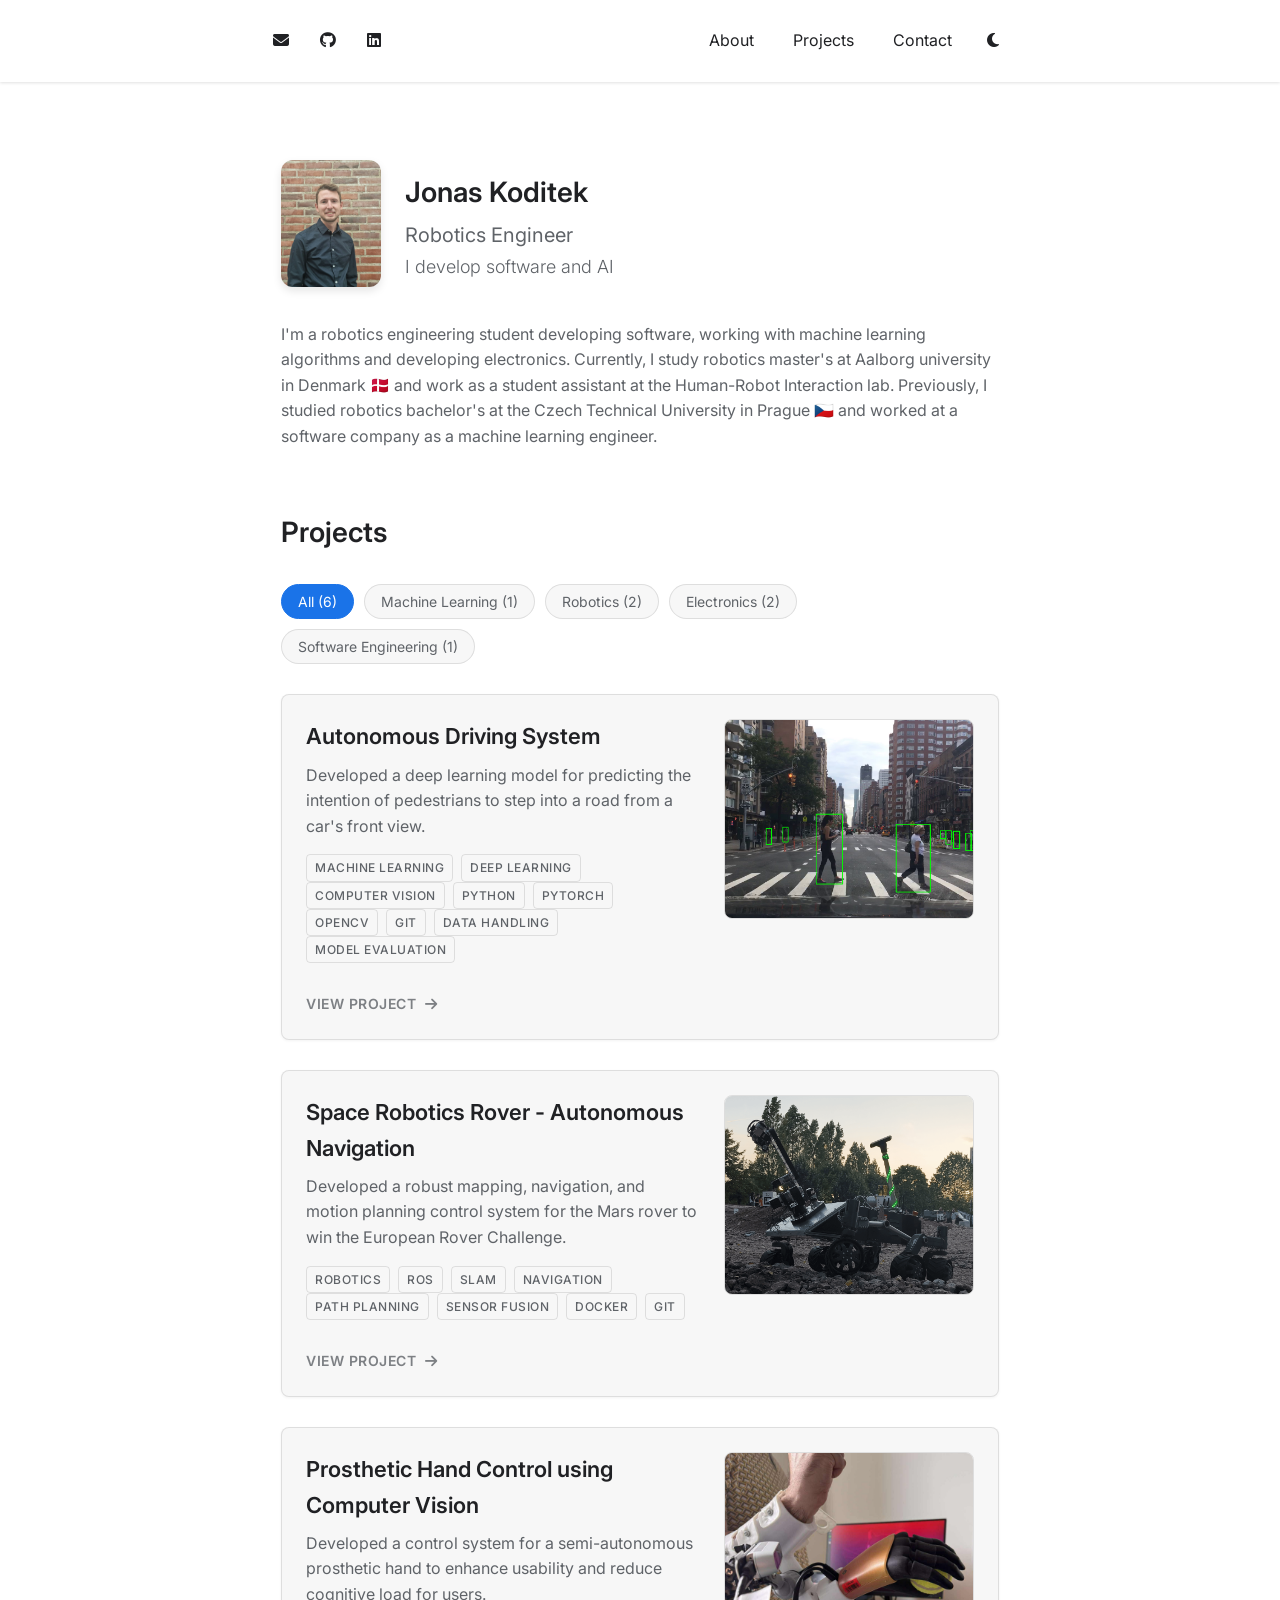
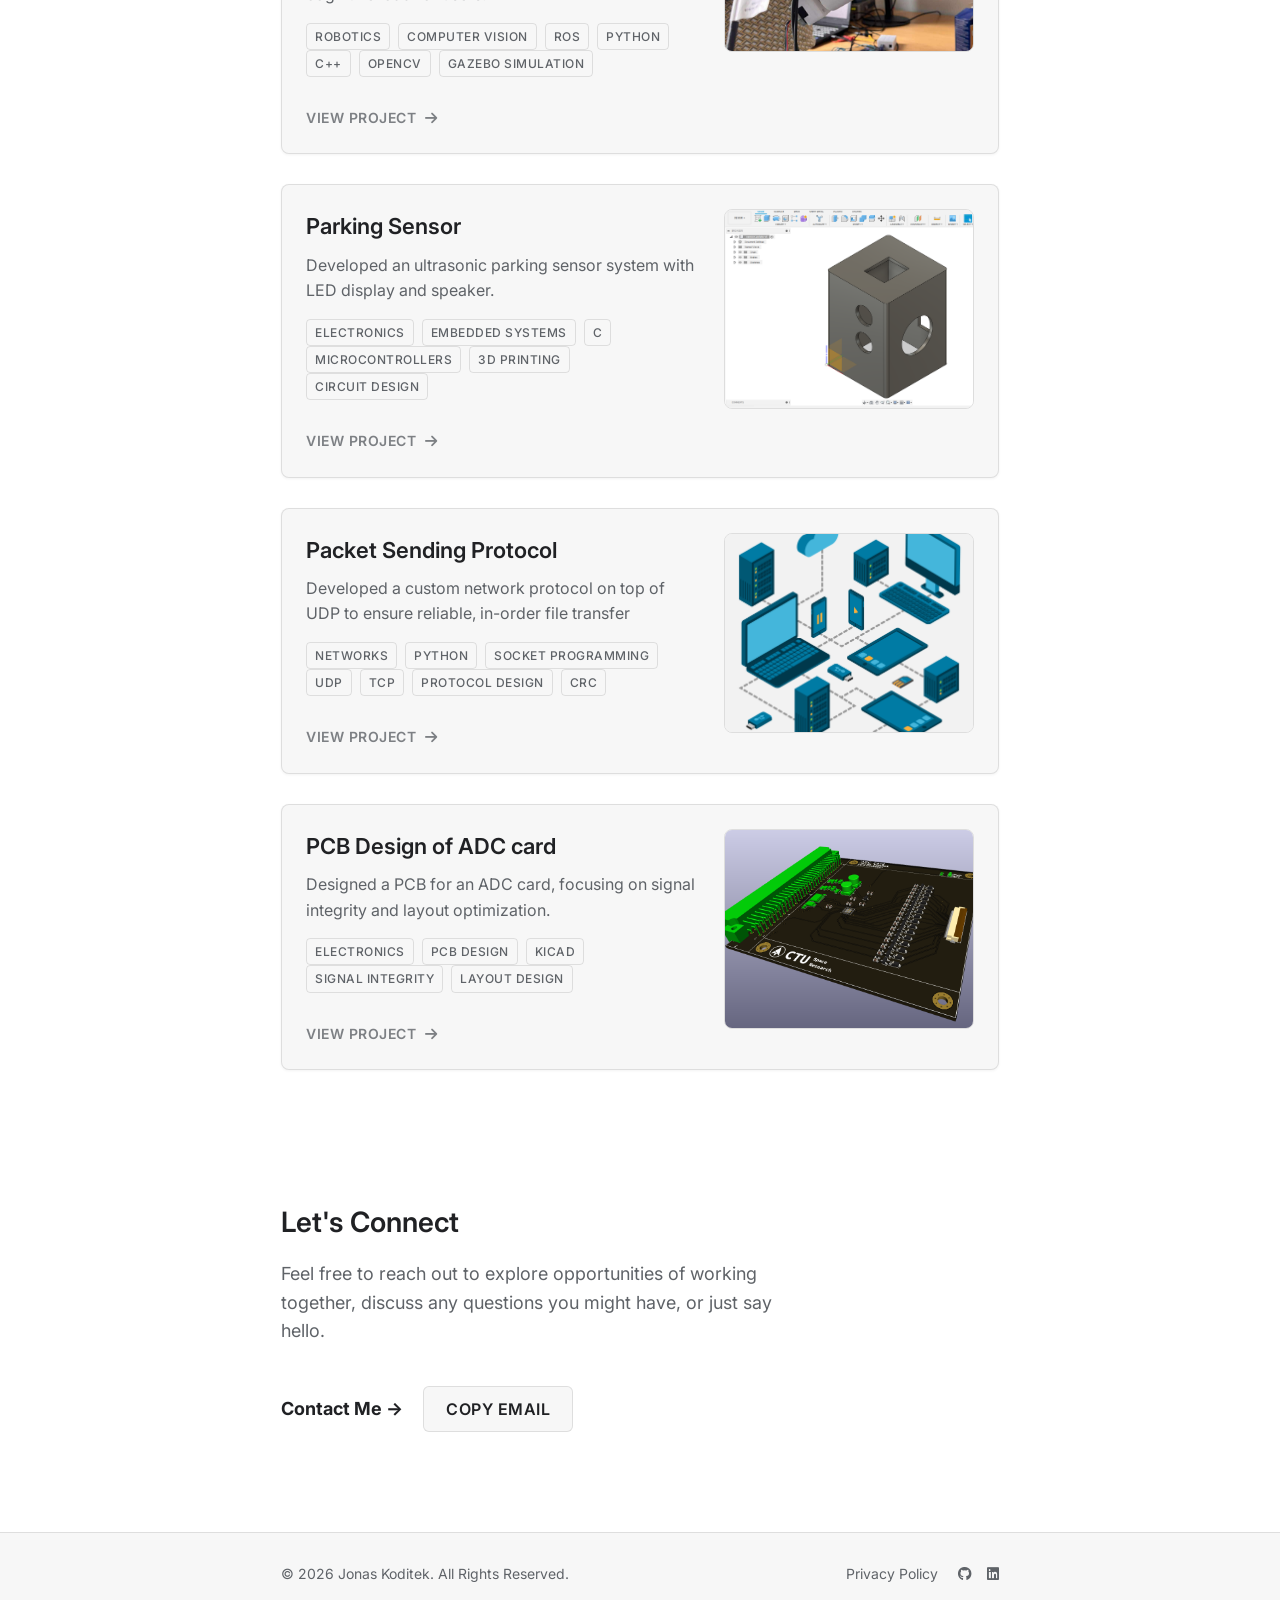
==== index.html @ e59a3d65 "added favicon" ====
<!DOCTYPE html>
<html lang="en">
    <head>
        <meta charset="UTF-8">
        <meta name="viewport" content="width=device-width, initial-scale=1.0">
        <link rel="icon" href="images/favicon.png" type="image/png">
        <link rel="stylesheet" href="https://fonts.googleapis.com/css2?family=Inter:wght@300;400;500;600;700&display=swap">
        <link rel="stylesheet" href="https://cdnjs.cloudflare.com/ajax/libs/font-awesome/6.4.2/css/all.min.css">
        <title>Personal Portfolio Website Jonas Koditek</title>
        <style>
            /* Theme variables (Unchanged) */
            :root {
                --background-color: #ffffff;
                --text-color: #202124;
                --secondary-text-color: #5f6368;
                --card-background: #f7f7f7;
                --border-color: rgba(0, 0, 0, 0.1);
                --button-color: #1a73e8;
                --button-hover: #1765cc;
                --accent-color: #1a73e8;
            }
            [data-theme="dark"] {
                --background-color: #1f1f1f;
                --text-color: #e8eaed;
                --secondary-text-color: #9aa0a6;
                --card-background: #282828;
                --border-color: rgba(255, 255, 255, 0.1);
                --button-color: #8ab4f8;
                --button-hover: #aecbfa;
                --accent-color: #8ab4f8;
            }
            
            html {
                scroll-behavior: smooth;
                scroll-padding-top: 100px;
            }

            * {
                font-family: 'Inter', Arial, sans-serif; 
                margin: 0;
                padding: 0;
                box-sizing: border-box;
            }

            body {
                color: var(--text-color);
                background-color: var(--background-color);
                transition: all 0.3s ease;
                font-size: 16px;
                line-height: 1.6;
            }

            /* Header and Navigation (Unchanged) */
            header {
                position: fixed;
                top: 0;
                left: 0;
                width: 100%;
                padding: 20px 0;
                background-color: var(--background-color);
                box-shadow: 0 1px 3px rgba(0, 0, 0, 0.12);
                z-index: 1000;
            }
            header nav {
                max-width: min(750px, 95vw);
                margin: 0 auto;
                display: flex;
                justify-content: space-between;
                align-items: center;
                width: 100%;
            }
            header a {
                color: var(--text-color);
                text-decoration: none;
                border-radius: 8px;
                transition: color 0.2s;
            }
            header li a {
                padding: 8px 12px;
                transition: background-color 0.2s, color 0.2s;
            }
            header li a:hover, .social-links a:hover, .theme-switch:hover {
                background-color: rgba(var(--accent-color-rgb), 0.05);
                color: var(--accent-color);
            }
            [data-theme="dark"] header li a:hover, 
            [data-theme="dark"] .social-links a:hover, 
            [data-theme="dark"] .theme-switch:hover {
                background-color: rgba(255, 255, 255, 0.1);
            }
            .social-links { display: flex; gap: 15px; }
            .social-links a { padding: 8px; }
            header ul { display: flex; list-style: none; }
            header li { display: flex; gap: 15px; align-items: center; }
            .theme-switch {
                display: flex; align-items: center; justify-content: center;
                cursor: pointer; padding: 8px; border-radius: 8px;
                transition: background-color 0.2s;
            }
            .theme-switch i { width: 20px; height: 20px; color: var(--text-color); }
            .theme-switch:hover i { color: var(--accent-color); }

            /* Main Content and Sections (Unchanged) */
            main {
                max-width: min(750px, 95vw);
                margin: 0 auto;
                padding: 20px 16px;
                margin-top: 100px;
            }
            section{ margin-bottom: 80px; }

            /* About Section (Unchanged) */
            #about {
                display: flex;
                flex-wrap: wrap;
                margin: 40px 0 60px 0;
                align-items: flex-start;
            }
            .profile-photo {
                width: 100px;
                height: auto;
                border-radius: 12px;
                margin-right: 24px;
                object-fit: cover;
                box-shadow: 0 4px 8px rgba(0, 0, 0, 0.1);
            }
            [data-theme="dark"] .profile-photo {
                 box-shadow: 0 4px 8px rgba(255, 255, 255, 0.1);
            }
            .profile-titles {
                display: flex;
                flex-direction: column;
                justify-content: flex-start;
                margin-bottom: 20px;
            }
            h2 {
                font-size: 28px;
                font-weight: 600;
                color: var(--text-color);
                margin-top: 10px;
                margin-bottom: 4px;
            }
            #about h3 {
                font-size: 20px;
                font-weight: 400;
                color: var(--secondary-text-color);
                margin-bottom: 2px;
            }
            h4 {
                font-size: 18px;
                font-weight: 300;   
                color: var(--secondary-text-color); 
            }
            .about-text {
                margin-top: 20px;
                flex-basis: 100%;
                color: var(--secondary-text-color);
            }

            /* Projects Section (Unchanged) */
            .project-heading {
                display: flex;
                justify-content: space-between;
                align-items: baseline;
                margin-bottom: 30px;
            }
            .project-heading h2 {
                font-size: 28px;
                margin: 0;
            }
            .filter-buttons {
                display: flex;
                flex-wrap: wrap;
                gap: 10px;
                margin-bottom: 30px;
            }
            .filter-button {
                padding: 8px 16px;
                border-radius: 20px;
                border: 1px solid var(--border-color);
                background-color: var(--card-background);
                color: var(--secondary-text-color);
                cursor: pointer;
                font-size: 14px;
                transition: background-color 0.2s, color 0.2s, border-color 0.2s;
            }
            .filter-button:hover:not(.active) {
                background-color: rgba(var(--accent-color-rgb), 0.1);
                color: var(--accent-color);
                border-color: var(--accent-color);
            }
            .filter-button.active {
                background-color: var(--accent-color);
                color: white;
                border-color: var(--accent-color);
            }
            .project-card {
                margin-bottom: 30px;
                border-radius: 8px; 
                border: 1px solid var(--border-color); 
                transition: transform 0.3s, box-shadow 0.3s, opacity 0.4s;
                background-color: var(--card-background);
                box-shadow: 0 1px 3px rgba(0, 0, 0, 0.05); 
                overflow: hidden;
                cursor: pointer;
                display: block;
                color: var(--text-color);
                text-decoration: none;
            }
            [data-theme="dark"] .project-card {
                box-shadow: 0 1px 3px rgba(0, 0, 0, 0.3);
            }
            .project-card:not(.hidden):hover {
                transform: translateY(-2px); 
                box-shadow: 0 5px 15px rgba(0, 0, 0, 0.1); 
            }
            [data-theme="dark"] .project-card:not(.hidden):hover {
                box-shadow: 0 5px 15px rgba(0, 0, 0, 0.4);
            }
            .project-card.hidden {
                display: none;
                opacity: 0;
            }
            .project-summary {
                display: flex; 
                align-items: flex-start; 
                padding: 24px; 
                gap: 24px; 
                flex-direction: row-reverse;
            }
            .project-image-container { 
                width: 250px; 
                height: 200px; 
                flex-shrink: 0;
                overflow: hidden;
                border-radius: 8px; 
                border: 1px solid var(--border-color); 
            }
            .project-image {
                width: 100%;
                height: 100%;
                object-fit: cover;
                transition: transform 0.3s ease;
            }
            .project-info {
                flex-grow: 1; 
                width: auto; 
                display: flex; 
                flex-direction: column;
                justify-content: space-between; 
            }
            .project-title {
                font-size: 22px;
                color: var(--text-color);
                font-weight: 600;
                margin-bottom: 8px;
            }
            .project-description {
                font-size: 16px;
                color: var(--secondary-text-color);
                margin-bottom: 15px;
            }
            .project-tags {
                font-size: 12px;
                color: var(--secondary-text-color);
                font-weight: 500;
                text-transform: uppercase;
                letter-spacing: 0.5px;
                margin-bottom: 10px;
            }
            .tag {
                display: inline-block;
                margin-right: 8px;
                padding: 3px 8px;
                border-radius: 4px;
                background-color: transparent; 
                border: 1px solid var(--border-color);
                color: var(--secondary-text-color);
                transition: background-color 0.2s, color 0.2s, border-color 0.2s;
            }
            .project-card:not(.hidden):hover .tag {
                background-color: rgba(var(--accent-color-rgb), 0.1); 
                border-color: var(--accent-color);
                color: var(--accent-color);
            }

            /* --- NEW: "View Project" Link Style --- */
            .view-project-link {
                display: inline-block;
                margin-top: 20px;
                font-size: 14px;
                font-weight: 600;
                color: var(--secondary-text-color);
                text-transform: uppercase;
                letter-spacing: 0.5px;
                opacity: 0.8;
                transition: opacity 0.3s ease, color 0.3s ease;
            }
            .view-project-link i {
                margin-left: 4px;
                transition: transform 0.3s ease;
            }
            /* --- NEW: Hover state for the link --- */
            .project-card:hover .view-project-link {
                color: var(--accent-color);
                opacity: 1;
            }
            .project-card:hover .view-project-link i {
                transform: translateX(4px);
            }


            /* Contact Section (Unchanged) */
            #contact {
                text-align: left; 
                padding-top: 40px;
            }
            .contact-header h2 {
                font-size: 28px; 
                font-weight: 600;
                margin-bottom: 15px;
            }
            .contact-description {
                max-width: 500px;
                margin: 0 0 40px 0;
                color: var(--secondary-text-color);
                font-size: 18px;
            }
            .contact-cta-wrapper {
                display: flex;
                justify-content: flex-start;
                align-items: center;
                gap: 20px;
                margin-bottom: 80px;
            }
            .cta-text {
                font-size: 18px;
                font-weight: 700;
                color: var(--text-color);
                transition: color 0.3s ease;
            }
            .copy-button {
                width: 150px; 
                padding: 12px 0;
                text-align: center;
                position: relative;
                font-size: 16px;
                border-radius: 6px;
                border: 1px solid var(--border-color); 
                background-color: var(--card-background); 
                color: var(--text-color); 
                box-shadow: none; 
                cursor: pointer;
                text-transform: uppercase;
                font-weight: 600;
                letter-spacing: 0.5px;
                transition: background-color 0.3s ease, color 0.3s ease, border-color 0.3s ease;
            }
            .copy-button:hover {
                background-color: var(--border-color);
                transform: translateY(0); 
                box-shadow: none;
            }
            [data-theme="dark"] .copy-button {
                background-color: #333333; 
                color: var(--text-color); 
            }
            [data-theme="dark"] .copy-button:hover {
                background-color: #444444; 
            }
            .copy-button.copied {
                background-color: var(--card-background); 
                color: var(--text-color); 
                border-color: var(--text-color); 
            }
            [data-theme="dark"] .copy-button.copied {
                background-color: var(--card-background); 
                color: var(--text-color); 
                border-color: var(--text-color); 
            }

            /* Footer (Unchanged) */
            footer {
                background-color: var(--card-background);
                padding: 30px 0;
                border-top: 1px solid var(--border-color);
                font-size: 14px;
                color: var(--secondary-text-color);
            }
            .footer-content {
                max-width: min(750px, 95vw);
                margin: 0 auto;
                padding: 0 16px;
                display: flex;
                flex-direction: column;
                gap: 15px;
            }
            .footer-links-group {
                display: flex;
                justify-content: space-between;
                align-items: center;
                flex-wrap: wrap;
            }
            .footer-util-right {
                display: flex;
                align-items: center;
                gap: 20px;
            }
            .privacy-link {
                color: var(--secondary-text-color);
                text-decoration: none;
                transition: color 0.2s;
            }
            .privacy-link:hover {
                color: var(--accent-color);
            }
            .footer-social-links {
                display: flex;
                gap: 15px;
            }
            .footer-social-links a {
                color: var(--secondary-text-color);
                transition: color 0.2s;
            }
            .footer-social-links a:hover {
                color: var(--accent-color);
            }

            /* Animation Keyframes (Unchanged) */
            @keyframes fadeInSlideUp {
                from {
                    opacity: 0;
                    transform: translateY(20px);
                }
                to {
                    opacity: 1;
                    transform: translateY(0);
                }
            }

            /* Section Animations (Unchanged) */
            #about,
            #projects,
            #contact {
                opacity: 0;
                animation: fadeInSlideUp 0.6s ease-out forwards;
            }
            #about {
                animation-delay: 0.1s;
            }
            #projects {
                animation-delay: 0.2s;
            }
            #contact {
                animation-delay: 0.3s;
            }


            /* Responsive adjustments (Unchanged) */
            @media (max-width: 600px) {
                #about { flex-direction: column; }
                .profile-photo { 
                    margin-right: 0; 
                    margin-bottom: 20px; 
                    width: 100px; 
                    height: auto;
                }
                .profile-titles { text-align: center; }
                .about-text { margin-top: 10px; }
                
                .project-summary { 
                    flex-direction: column; 
                    align-items: flex-start;
                    padding: 20px;
                }
                .project-image-container { 
                    margin: 0 0 15px 0; 
                    width: 100%;
                    height: 160px;
                } 
                
                h2 { font-size: 26px; margin-top: 0; }
                .project-title { font-size: 20px; }

                .filter-buttons { gap: 8px; }
                .filter-button { padding: 6px 12px; font-size: 13px; }

                .contact-cta-wrapper {
                    flex-direction: column;
                    align-items: flex-start;
                    gap: 15px;
                }

                .footer-links-group {
                    flex-direction: column;
                    gap: 15px;
                    align-items: flex-start;
                }
                .footer-links a {
                    margin-right: 15px;
                }
            }

        </style>
    </head>
    <body>
        <header>
            <nav>
                <div class="social-links">
                    <a href="mailto:jonaskoditek@gmail.com" title="Email">
                        <i class="fa-solid fa-envelope"></i>
                    </a>
                    <a href="https://github.com/jonaskoda" title="GitHub" target="_blank">
                        <i class="fa-brands fa-github"></i>
                    </a>
                    <a href="https://www.linkedin.com/in/jonas-koditek" title="LinkedIn" target="_blank">
                        <i class="fa-brands fa-linkedin"></i>
                    </a>
                </div>
                <ul>
                    <li>
                        <a href="#about" title="About">About</a>
                        <a href="#projects" title="Projects">Projects</a>
                        <a href="#contact" title="Contact">Contact</a>
                        <div class="theme-switch" onclick="toggleTheme()">
                            <span id="theme-icon">
                                </span>
                        </div>
                    </li>
                </ul>
            </nav>
        </header>
        <main>
            <section id="about">
                <div>
                    <img src="images/profile-photo.jpg" alt="Profile Photo" class="profile-photo">
                </div>
                <div class="profile-titles">
                    <h2>Jonas Koditek</h2>
                    <h3>Robotics Engineer</h3>
                    <h4>I develop software and AI</h4>
                </div>
                <div class="about-text">
                    <p>I'm a robotics engineering student developing software, working with machine 
                        learning algorithms and developing electronics.
                        Currently, I study robotics master's at Aalborg university in Denmark 🇩🇰
                        and work as a student assistant at the Human-Robot Interaction
                        lab. Previously, I studied robotics bachelor's at the Czech Technical 
                        University in Prague 🇨🇿 and worked at a software company as a machine 
                        learning engineer. 
                    </p>
                </div>
            </section>
            
            <section id="projects">
                <div class="project-heading">
                    <h2>Projects</h2>
                </div>

                <div class="filter-buttons" id="filter-container">
                    </div>

                <div id="projects-container">
                    </div>
            </section>
            
            <section id="contact">
                <div class="contact-header">
                    <h2>Let's Connect</h2>
                </div>
                <p class="contact-description">
                    Feel free to reach out to explore opportunities of working together, discuss any questions you might have, or just say hello.
                </p>
                <div class="contact-cta-wrapper">
                    <span class="cta-text">Contact Me &rarr;</span>
                    <button id="copyEmailBtn" class="copy-button" onclick="copyEmailToClipboard('jonaskoditek@gmail.com');">
                        Copy Email
                    </button>
                </div>
            </section>
        </main>

        <footer>
            <div class="footer-content">
                <div class="footer-links-group">
                    <p class="copyright">
                        &copy; <span id="currentYear"></span> Jonas Koditek. All Rights Reserved.
                    </p>
                    <div class="footer-util-right">
                        <a href="#" title="Privacy Policy" class="privacy-link">Privacy Policy</a>
                        <div class="footer-social-links">
                            <a href="https://github.com/jonaskoda" title="GitHub" target="_blank">
                                <i class="fa-brands fa-github"></i>
                            </a>
                            <a href="https://www.linkedin.com/in/jonas-koditek" title="LinkedIn" target="_blank">
                                <i class="fa-brands fa-linkedin"></i>
                            </a>
                        </div>
                    </div>
                </div>
            </div>
        </footer>

        <script>
            // --- Theme Switch Logic (Unchanged) ---
            const lightAccentRgb = '26, 115, 232'; 
            const darkAccentRgb = '138, 180, 248';
            function setInitialTheme() {
                const savedTheme = localStorage.getItem('theme');
                let initialTheme = 'light';
                if (savedTheme) {
                    initialTheme = savedTheme;
                } else {
                    const prefersDark = window.matchMedia('(prefers-color-scheme: dark)').matches;
                    initialTheme = prefersDark ? 'dark' : 'light';
                }
                document.documentElement.setAttribute('data-theme', initialTheme);
                document.documentElement.style.setProperty('--accent-color-rgb', initialTheme === 'light' ? lightAccentRgb : darkAccentRgb);
                updateThemeIcon(initialTheme);
            }
            function toggleTheme() {
                const currentTheme = document.documentElement.getAttribute('data-theme') || 'light';
                const newTheme = currentTheme === 'light' ? 'dark' : 'light';
                document.documentElement.setAttribute('data-theme', newTheme);
                localStorage.setItem('theme', newTheme);
                document.documentElement.style.setProperty('--accent-color-rgb', newTheme === 'light' ? lightAccentRgb : darkAccentRgb);
                updateThemeIcon(newTheme);
            }
            function updateThemeIcon(theme) {
                const themeIcon = document.getElementById('theme-icon');
                themeIcon.innerHTML = theme === 'dark' 
                    ? `<i class="fa-solid fa-sun"></i>` 
                    : `<i class="fa-solid fa-moon"></i>`;
            }

            // --- Utility for reading URL parameter (Unchanged) ---
            function getUrlParameter(name) {
                name = name.replace(/[\[]/, '\\[').replace(/[\]]/, '\\]');
                const regex = new RegExp('[\\?&]' + name + '=([^&#]*)');
                const results = regex.exec(location.search);
                return results === null ? '' : decodeURIComponent(results[1].replace(/\+/g, ' '));
            };
            
            // --- Copy Email Functionality (Unchanged) ---
            function copyEmailToClipboard(email) {
                const btn = document.getElementById('copyEmailBtn');
                const originalText = 'Copy Email';
                const copiedText = 'Copied ✓';
                const textArea = document.createElement("textarea");
                textArea.value = email;
                textArea.style.position = "fixed";
                textArea.style.opacity = "0";
                document.body.appendChild(textArea);
                textArea.focus();
                textArea.select();
                let successful = false;
                try {
                    successful = document.execCommand('copy');
                } catch (err) {
                    console.error('Fallback: Unable to copy email.', err);
                }
                document.body.removeChild(textArea);
                if (successful) {
                    btn.textContent = copiedText;
                    btn.classList.add('copied');
                    setTimeout(() => {
                        btn.textContent = originalText;
                        btn.classList.remove('copied');
                    }, 1500);
                } else {
                    console.error('Copying failed. Please copy manually:', email);
                }
            }
            
            // --- Project Data (Unchanged) ---
            let projectsData = [
                {
                    id: 'pedestrian-intent',
                    title: 'Autonomous Driving System',
                    category: 'Machine Learning',
                    description: "Developed a deep learning model for predicting the intention of pedestrians to step into a road from a car's front view. ",
                    tags: ['Machine Learning', 'Deep Learning', 'Computer Vision', 'Python', 'Pytorch', 'OpenCV', 'Git', 'Data Handling', 'Model Evaluation'],
                    image: 'images/walker.png',
                },
                {
                    id: 'mars-rover',
                    title: 'Space Robotics Rover - Autonomous Navigation',
                    category: 'Robotics',
                    description: "Developed a robust mapping, navigation, and motion planning control system for the Mars rover to win the European Rover Challenge.",
                    tags: ['Robotics', 'ROS', 'SLAM', 'Navigation', 'Path Planning', 'Sensor Fusion', 'Docker', 'Git'],
                    image: 'images/mars-rover/mars-rover-cover.png',
                },
                {
                    id: 'prosthetic-hand-control',
                    title: 'Prosthetic Hand Control using Computer Vision',
                    category: 'Robotics',
                    description: "Developed a control system for a semi-autonomous prosthetic hand to enhance usability and reduce cognitive load for users.",
                    tags: ['Robotics', 'Computer Vision', 'ROS', 'Python', 'C++', 'OpenCV', 'Gazebo Simulation'],
                    image: 'images/prosthetic-hand-control/grasp-big-sphere.jpg',
                },
                {
                    id: 'parking-sensor',
                    title: 'Parking Sensor',
                    category: 'Electronics',
                    description: "Developed an ultrasonic parking sensor system with LED display and speaker.",
                    tags: ['Electronics', 'Embedded Systems', 'C', 'Microcontrollers', '3D Printing', 'Circuit Design'],
                    image: 'images/parking-sensor/parkovaci_senzor_3D_model.png',
                },
                {
                    id: 'packet-sending-protocol',
                    title: 'Packet Sending Protocol',
                    category: 'Software Engineering',
                    description: "Developed a custom network protocol on top of UDP to ensure reliable, in-order file transfer",
                    tags: ['Networks', 'Python', 'Socket Programming', 'UDP', 'TCP', 'Protocol Design', 'CRC'],
                    image: 'images/packet-protocol/131641-ORWREU-169.jpg',
                },
                {
                    id: 'pcb-adc-design',
                    title: 'PCB Design of ADC card',
                    category: 'Electronics',
                    description: "Designed a PCB for an ADC card, focusing on signal integrity and layout optimization.",
                    tags: ['Electronics', 'PCB Design', 'KiCad', 'Signal Integrity', 'Layout Design'],
                    image: 'images/adc-card/3d-model.png',
                },
            ];

            // --- Function to sort projects (Unchanged) ---
            function sortProjectsByFocus(focusCategory) {
                if (!focusCategory || focusCategory === 'All') return;
                projectsData.sort((a, b) => {
                    const aIsFocused = a.category === focusCategory;
                    const bIsFocused = b.category === focusCategory;
                    if (aIsFocused && !bIsFocused) return -1;
                    if (!aIsFocused && bIsFocused) return 1;
                    return 0;
                });
            }

            // --- MODIFIED: renderProjects function ---
            function renderProjects(filterCategory = 'All') {
                const container = document.getElementById('projects-container');
                container.innerHTML = ''; 
                projectsData.forEach(project => {
                    const isVisible = filterCategory === 'All' || project.category === filterCategory;
                    
                    if (isVisible) {
                        const projectElement = document.createElement('a');
                        projectElement.classList.add('project-card');
                        projectElement.setAttribute('data-category', project.category);
                        projectElement.setAttribute('data-id', project.id);
                        projectElement.href = `project-detail.html?id=${project.id}`;
                        
                        projectElement.innerHTML = `
                            <div class="project-summary">
                                <div class="project-image-container">
                                    <img src="${project.image}" alt="${project.title} project" class="project-image">
                                </div>
                                <div class="project-info">
                                    <h3 class="project-title">${project.title}</h3>
                                    <p class="project-description">${project.description}</p>
                                    <div class="project-tags">
                                        ${project.tags.map(tag => `<span class="tag">${tag}</span>`).join('')}
                                    </div>
                                    
                                    <span class="view-project-link">
                                        View Project <i class="fa-solid fa-arrow-right"></i>
                                    </span>

                                </div>
                            </div>
                        `;
                        container.appendChild(projectElement);
                    }
                });
            }

            // --- renderFilters (Unchanged) ---
            function renderFilters(initialFilter = 'All') {
                const container = document.getElementById('filter-container');
                const categories = new Set(projectsData.map(p => p.category));
                let buttonsHtml = `<button class="filter-button" data-filter="All">All (${projectsData.length})</button>`;
                categories.forEach(category => {
                    const count = projectsData.filter(p => p.category === category).length;
                    buttonsHtml += `<button class="filter-button" data-filter="${category}">${category} (${count})</button>`;
                });
                container.innerHTML = buttonsHtml;
                container.addEventListener('click', (e) => {
                    if (e.target.classList.contains('filter-button')) {
                        const newCategory = e.target.getAttribute('data-filter');
                        document.querySelectorAll('.filter-button').forEach(btn => {
                            btn.classList.remove('active');
                        });
                        e.target.classList.add('active');
                        activeCategory = newCategory;
                        renderProjects(activeCategory);
                    }
                });
                const activeBtn = container.querySelector(`[data-filter="${initialFilter}"]`);
                if (activeBtn) {
                    activeBtn.classList.add('active');
                    return initialFilter;
                } else {
                    container.querySelector(`[data-filter="All"]`).classList.add('active');
                    return 'All';
                }
            }
            
            // --- setFooterYear (Unchanged) ---
            function setFooterYear() {
                const yearSpan = document.getElementById('currentYear');
                if (yearSpan) {
                    yearSpan.textContent = new Date().getFullYear();
                }
            }
            
            // --- Initialization (Unchanged) ---
            document.addEventListener('DOMContentLoaded', () => {
                setInitialTheme();
                setFooterYear(); 
                
                const focusCategory = getUrlParameter('focus');
                sortProjectsByFocus(focusCategory);
                const initialFilter = renderFilters(focusCategory);
                renderProjects(initialFilter);
            });
        </script>
    </body>
</html>
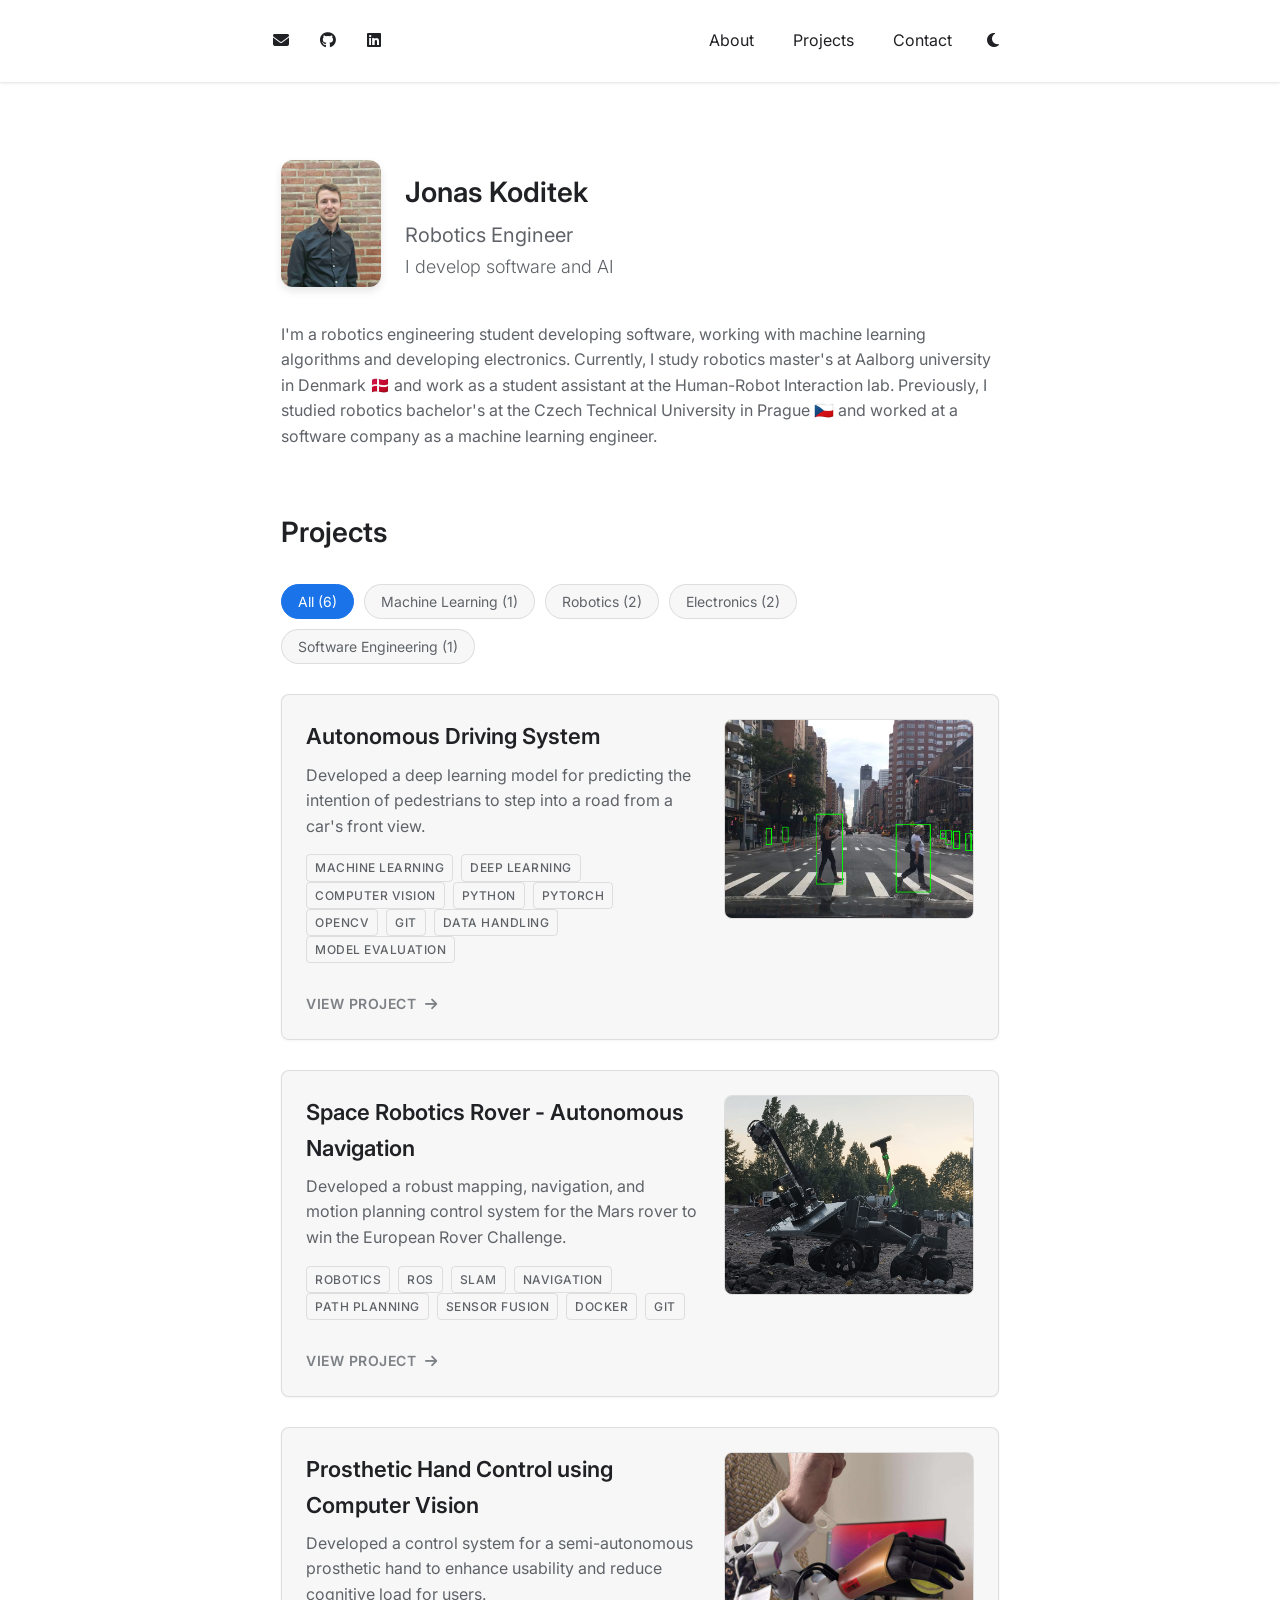
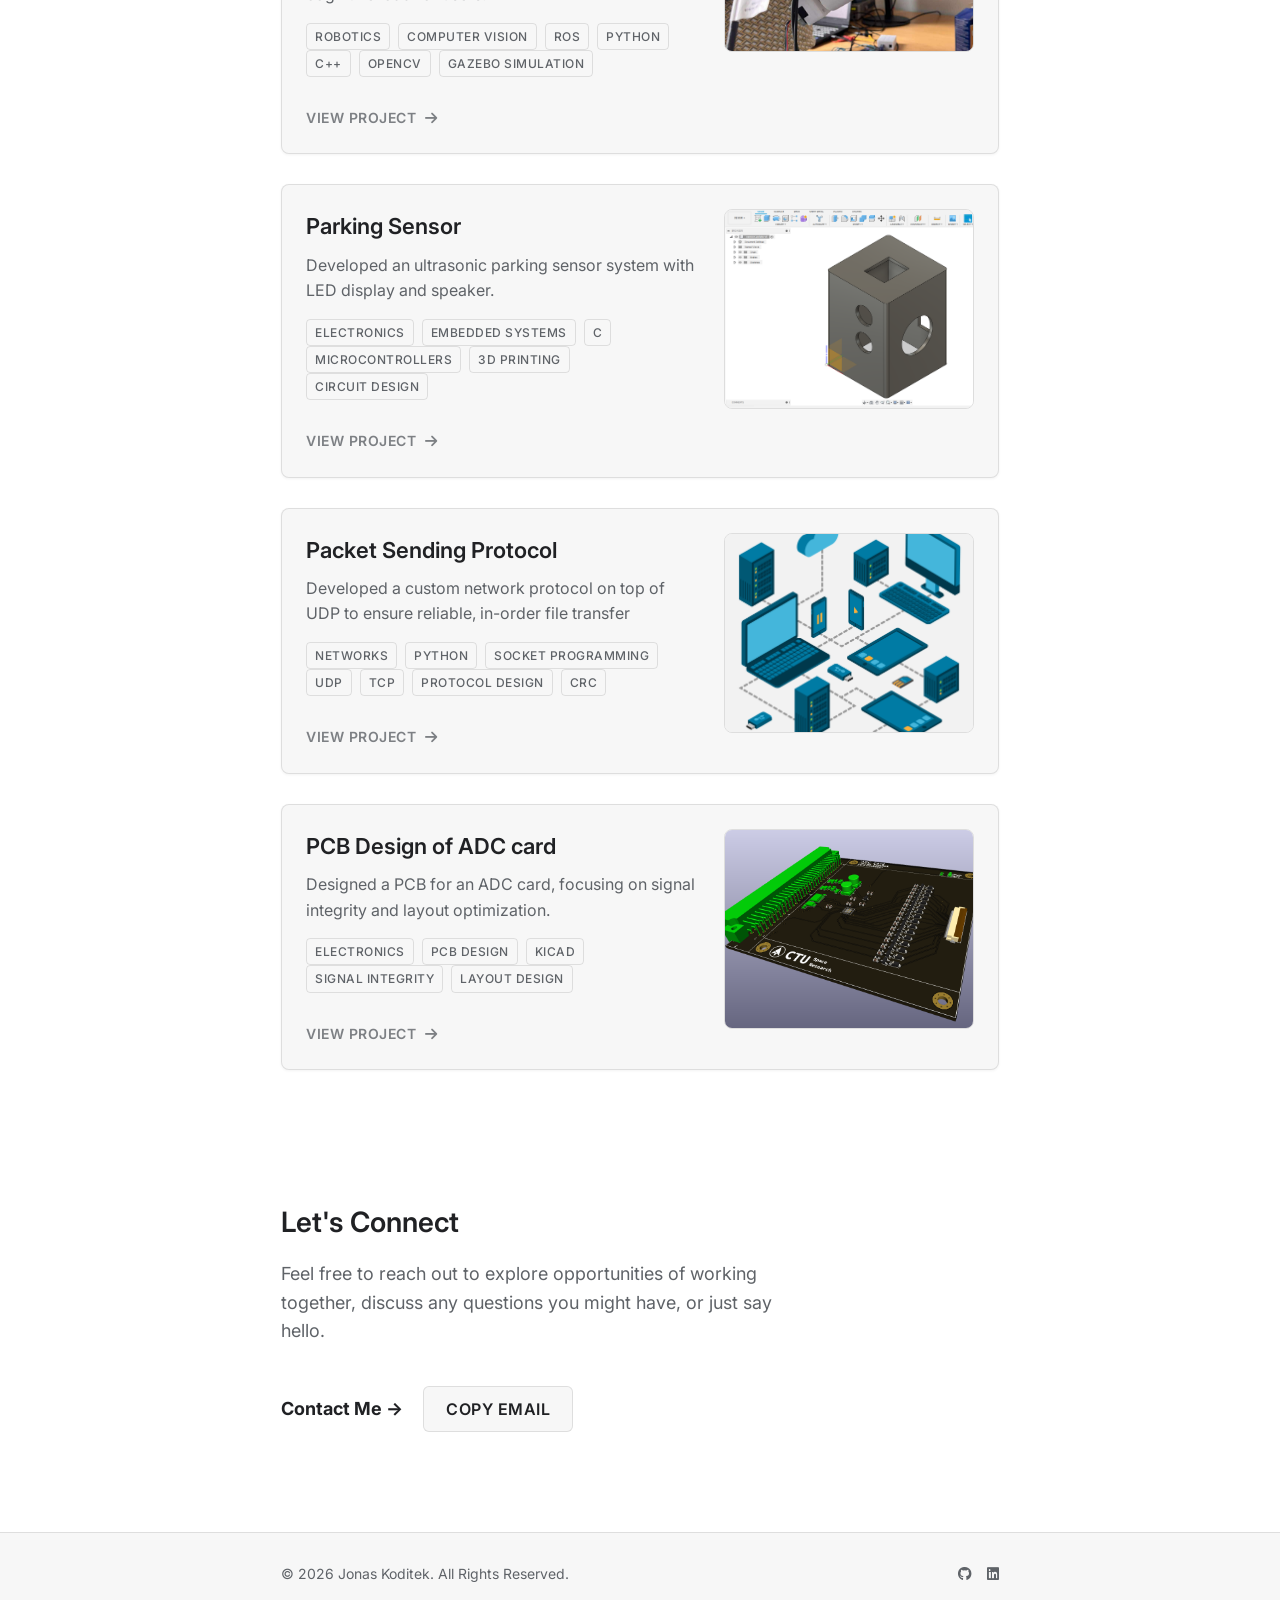
==== commit d2d04a0a: "button commented out" ====
--- a/index.html
+++ b/index.html
@@ -6,503 +6,17 @@
         <link rel="icon" href="images/favicon.png" type="image/png">
         <link rel="stylesheet" href="https://fonts.googleapis.com/css2?family=Inter:wght@300;400;500;600;700&display=swap">
         <link rel="stylesheet" href="https://cdnjs.cloudflare.com/ajax/libs/font-awesome/6.4.2/css/all.min.css">
+        <link rel="stylesheet" href="css/variables.css">
+        <link rel="stylesheet" href="css/base.css">
+        <link rel="stylesheet" href="css/animations.css">
+        <link rel="stylesheet" href="css/header.css">
+        <link rel="stylesheet" href="css/about.css">
+        <link rel="stylesheet" href="css/projects.css">
+        <link rel="stylesheet" href="css/contact.css">
+        <link rel="stylesheet" href="css/footer.css">
         <title>Personal Portfolio Website Jonas Koditek</title>
-        <style>
-            /* Theme variables (Unchanged) */
-            :root {
-                --background-color: #ffffff;
-                --text-color: #202124;
-                --secondary-text-color: #5f6368;
-                --card-background: #f7f7f7;
-                --border-color: rgba(0, 0, 0, 0.1);
-                --button-color: #1a73e8;
-                --button-hover: #1765cc;
-                --accent-color: #1a73e8;
-            }
-            [data-theme="dark"] {
-                --background-color: #1f1f1f;
-                --text-color: #e8eaed;
-                --secondary-text-color: #9aa0a6;
-                --card-background: #282828;
-                --border-color: rgba(255, 255, 255, 0.1);
-                --button-color: #8ab4f8;
-                --button-hover: #aecbfa;
-                --accent-color: #8ab4f8;
-            }
-            
-            html {
-                scroll-behavior: smooth;
-                scroll-padding-top: 100px;
-            }
-
-            * {
-                font-family: 'Inter', Arial, sans-serif; 
-                margin: 0;
-                padding: 0;
-                box-sizing: border-box;
-            }
-
-            body {
-                color: var(--text-color);
-                background-color: var(--background-color);
-                transition: all 0.3s ease;
-                font-size: 16px;
-                line-height: 1.6;
-            }
-
-            /* Header and Navigation (Unchanged) */
-            header {
-                position: fixed;
-                top: 0;
-                left: 0;
-                width: 100%;
-                padding: 20px 0;
-                background-color: var(--background-color);
-                box-shadow: 0 1px 3px rgba(0, 0, 0, 0.12);
-                z-index: 1000;
-            }
-            header nav {
-                max-width: min(750px, 95vw);
-                margin: 0 auto;
-                display: flex;
-                justify-content: space-between;
-                align-items: center;
-                width: 100%;
-            }
-            header a {
-                color: var(--text-color);
-                text-decoration: none;
-                border-radius: 8px;
-                transition: color 0.2s;
-            }
-            header li a {
-                padding: 8px 12px;
-                transition: background-color 0.2s, color 0.2s;
-            }
-            header li a:hover, .social-links a:hover, .theme-switch:hover {
-                background-color: rgba(var(--accent-color-rgb), 0.05);
-                color: var(--accent-color);
-            }
-            [data-theme="dark"] header li a:hover, 
-            [data-theme="dark"] .social-links a:hover, 
-            [data-theme="dark"] .theme-switch:hover {
-                background-color: rgba(255, 255, 255, 0.1);
-            }
-            .social-links { display: flex; gap: 15px; }
-            .social-links a { padding: 8px; }
-            header ul { display: flex; list-style: none; }
-            header li { display: flex; gap: 15px; align-items: center; }
-            .theme-switch {
-                display: flex; align-items: center; justify-content: center;
-                cursor: pointer; padding: 8px; border-radius: 8px;
-                transition: background-color 0.2s;
-            }
-            .theme-switch i { width: 20px; height: 20px; color: var(--text-color); }
-            .theme-switch:hover i { color: var(--accent-color); }
-
-            /* Main Content and Sections (Unchanged) */
-            main {
-                max-width: min(750px, 95vw);
-                margin: 0 auto;
-                padding: 20px 16px;
-                margin-top: 100px;
-            }
-            section{ margin-bottom: 80px; }
-
-            /* About Section (Unchanged) */
-            #about {
-                display: flex;
-                flex-wrap: wrap;
-                margin: 40px 0 60px 0;
-                align-items: flex-start;
-            }
-            .profile-photo {
-                width: 100px;
-                height: auto;
-                border-radius: 12px;
-                margin-right: 24px;
-                object-fit: cover;
-                box-shadow: 0 4px 8px rgba(0, 0, 0, 0.1);
-            }
-            [data-theme="dark"] .profile-photo {
-                 box-shadow: 0 4px 8px rgba(255, 255, 255, 0.1);
-            }
-            .profile-titles {
-                display: flex;
-                flex-direction: column;
-                justify-content: flex-start;
-                margin-bottom: 20px;
-            }
-            h2 {
-                font-size: 28px;
-                font-weight: 600;
-                color: var(--text-color);
-                margin-top: 10px;
-                margin-bottom: 4px;
-            }
-            #about h3 {
-                font-size: 20px;
-                font-weight: 400;
-                color: var(--secondary-text-color);
-                margin-bottom: 2px;
-            }
-            h4 {
-                font-size: 18px;
-                font-weight: 300;   
-                color: var(--secondary-text-color); 
-            }
-            .about-text {
-                margin-top: 20px;
-                flex-basis: 100%;
-                color: var(--secondary-text-color);
-            }
-
-            /* Projects Section (Unchanged) */
-            .project-heading {
-                display: flex;
-                justify-content: space-between;
-                align-items: baseline;
-                margin-bottom: 30px;
-            }
-            .project-heading h2 {
-                font-size: 28px;
-                margin: 0;
-            }
-            .filter-buttons {
-                display: flex;
-                flex-wrap: wrap;
-                gap: 10px;
-                margin-bottom: 30px;
-            }
-            .filter-button {
-                padding: 8px 16px;
-                border-radius: 20px;
-                border: 1px solid var(--border-color);
-                background-color: var(--card-background);
-                color: var(--secondary-text-color);
-                cursor: pointer;
-                font-size: 14px;
-                transition: background-color 0.2s, color 0.2s, border-color 0.2s;
-            }
-            .filter-button:hover:not(.active) {
-                background-color: rgba(var(--accent-color-rgb), 0.1);
-                color: var(--accent-color);
-                border-color: var(--accent-color);
-            }
-            .filter-button.active {
-                background-color: var(--accent-color);
-                color: white;
-                border-color: var(--accent-color);
-            }
-            .project-card {
-                margin-bottom: 30px;
-                border-radius: 8px; 
-                border: 1px solid var(--border-color); 
-                transition: transform 0.3s, box-shadow 0.3s, opacity 0.4s;
-                background-color: var(--card-background);
-                box-shadow: 0 1px 3px rgba(0, 0, 0, 0.05); 
-                overflow: hidden;
-                cursor: pointer;
-                display: block;
-                color: var(--text-color);
-                text-decoration: none;
-            }
-            [data-theme="dark"] .project-card {
-                box-shadow: 0 1px 3px rgba(0, 0, 0, 0.3);
-            }
-            .project-card:not(.hidden):hover {
-                transform: translateY(-2px); 
-                box-shadow: 0 5px 15px rgba(0, 0, 0, 0.1); 
-            }
-            [data-theme="dark"] .project-card:not(.hidden):hover {
-                box-shadow: 0 5px 15px rgba(0, 0, 0, 0.4);
-            }
-            .project-card.hidden {
-                display: none;
-                opacity: 0;
-            }
-            .project-summary {
-                display: flex; 
-                align-items: flex-start; 
-                padding: 24px; 
-                gap: 24px; 
-                flex-direction: row-reverse;
-            }
-            .project-image-container { 
-                width: 250px; 
-                height: 200px; 
-                flex-shrink: 0;
-                overflow: hidden;
-                border-radius: 8px; 
-                border: 1px solid var(--border-color); 
-            }
-            .project-image {
-                width: 100%;
-                height: 100%;
-                object-fit: cover;
-                transition: transform 0.3s ease;
-            }
-            .project-info {
-                flex-grow: 1; 
-                width: auto; 
-                display: flex; 
-                flex-direction: column;
-                justify-content: space-between; 
-            }
-            .project-title {
-                font-size: 22px;
-                color: var(--text-color);
-                font-weight: 600;
-                margin-bottom: 8px;
-            }
-            .project-description {
-                font-size: 16px;
-                color: var(--secondary-text-color);
-                margin-bottom: 15px;
-            }
-            .project-tags {
-                font-size: 12px;
-                color: var(--secondary-text-color);
-                font-weight: 500;
-                text-transform: uppercase;
-                letter-spacing: 0.5px;
-                margin-bottom: 10px;
-            }
-            .tag {
-                display: inline-block;
-                margin-right: 8px;
-                padding: 3px 8px;
-                border-radius: 4px;
-                background-color: transparent; 
-                border: 1px solid var(--border-color);
-                color: var(--secondary-text-color);
-                transition: background-color 0.2s, color 0.2s, border-color 0.2s;
-            }
-            .project-card:not(.hidden):hover .tag {
-                background-color: rgba(var(--accent-color-rgb), 0.1); 
-                border-color: var(--accent-color);
-                color: var(--accent-color);
-            }
-
-            /* --- NEW: "View Project" Link Style --- */
-            .view-project-link {
-                display: inline-block;
-                margin-top: 20px;
-                font-size: 14px;
-                font-weight: 600;
-                color: var(--secondary-text-color);
-                text-transform: uppercase;
-                letter-spacing: 0.5px;
-                opacity: 0.8;
-                transition: opacity 0.3s ease, color 0.3s ease;
-            }
-            .view-project-link i {
-                margin-left: 4px;
-                transition: transform 0.3s ease;
-            }
-            /* --- NEW: Hover state for the link --- */
-            .project-card:hover .view-project-link {
-                color: var(--accent-color);
-                opacity: 1;
-            }
-            .project-card:hover .view-project-link i {
-                transform: translateX(4px);
-            }
-
-
-            /* Contact Section (Unchanged) */
-            #contact {
-                text-align: left; 
-                padding-top: 40px;
-            }
-            .contact-header h2 {
-                font-size: 28px; 
-                font-weight: 600;
-                margin-bottom: 15px;
-            }
-            .contact-description {
-                max-width: 500px;
-                margin: 0 0 40px 0;
-                color: var(--secondary-text-color);
-                font-size: 18px;
-            }
-            .contact-cta-wrapper {
-                display: flex;
-                justify-content: flex-start;
-                align-items: center;
-                gap: 20px;
-                margin-bottom: 80px;
-            }
-            .cta-text {
-                font-size: 18px;
-                font-weight: 700;
-                color: var(--text-color);
-                transition: color 0.3s ease;
-            }
-            .copy-button {
-                width: 150px; 
-                padding: 12px 0;
-                text-align: center;
-                position: relative;
-                font-size: 16px;
-                border-radius: 6px;
-                border: 1px solid var(--border-color); 
-                background-color: var(--card-background); 
-                color: var(--text-color); 
-                box-shadow: none; 
-                cursor: pointer;
-                text-transform: uppercase;
-                font-weight: 600;
-                letter-spacing: 0.5px;
-                transition: background-color 0.3s ease, color 0.3s ease, border-color 0.3s ease;
-            }
-            .copy-button:hover {
-                background-color: var(--border-color);
-                transform: translateY(0); 
-                box-shadow: none;
-            }
-            [data-theme="dark"] .copy-button {
-                background-color: #333333; 
-                color: var(--text-color); 
-            }
-            [data-theme="dark"] .copy-button:hover {
-                background-color: #444444; 
-            }
-            .copy-button.copied {
-                background-color: var(--card-background); 
-                color: var(--text-color); 
-                border-color: var(--text-color); 
-            }
-            [data-theme="dark"] .copy-button.copied {
-                background-color: var(--card-background); 
-                color: var(--text-color); 
-                border-color: var(--text-color); 
-            }
-
-            /* Footer (Unchanged) */
-            footer {
-                background-color: var(--card-background);
-                padding: 30px 0;
-                border-top: 1px solid var(--border-color);
-                font-size: 14px;
-                color: var(--secondary-text-color);
-            }
-            .footer-content {
-                max-width: min(750px, 95vw);
-                margin: 0 auto;
-                padding: 0 16px;
-                display: flex;
-                flex-direction: column;
-                gap: 15px;
-            }
-            .footer-links-group {
-                display: flex;
-                justify-content: space-between;
-                align-items: center;
-                flex-wrap: wrap;
-            }
-            .footer-util-right {
-                display: flex;
-                align-items: center;
-                gap: 20px;
-            }
-            .privacy-link {
-                color: var(--secondary-text-color);
-                text-decoration: none;
-                transition: color 0.2s;
-            }
-            .privacy-link:hover {
-                color: var(--accent-color);
-            }
-            .footer-social-links {
-                display: flex;
-                gap: 15px;
-            }
-            .footer-social-links a {
-                color: var(--secondary-text-color);
-                transition: color 0.2s;
-            }
-            .footer-social-links a:hover {
-                color: var(--accent-color);
-            }
-
-            /* Animation Keyframes (Unchanged) */
-            @keyframes fadeInSlideUp {
-                from {
-                    opacity: 0;
-                    transform: translateY(20px);
-                }
-                to {
-                    opacity: 1;
-                    transform: translateY(0);
-                }
-            }
-
-            /* Section Animations (Unchanged) */
-            #about,
-            #projects,
-            #contact {
-                opacity: 0;
-                animation: fadeInSlideUp 0.6s ease-out forwards;
-            }
-            #about {
-                animation-delay: 0.1s;
-            }
-            #projects {
-                animation-delay: 0.2s;
-            }
-            #contact {
-                animation-delay: 0.3s;
-            }
-
-
-            /* Responsive adjustments (Unchanged) */
-            @media (max-width: 600px) {
-                #about { flex-direction: column; }
-                .profile-photo { 
-                    margin-right: 0; 
-                    margin-bottom: 20px; 
-                    width: 100px; 
-                    height: auto;
-                }
-                .profile-titles { text-align: center; }
-                .about-text { margin-top: 10px; }
-                
-                .project-summary { 
-                    flex-direction: column; 
-                    align-items: flex-start;
-                    padding: 20px;
-                }
-                .project-image-container { 
-                    margin: 0 0 15px 0; 
-                    width: 100%;
-                    height: 160px;
-                } 
-                
-                h2 { font-size: 26px; margin-top: 0; }
-                .project-title { font-size: 20px; }
-
-                .filter-buttons { gap: 8px; }
-                .filter-button { padding: 6px 12px; font-size: 13px; }
-
-                .contact-cta-wrapper {
-                    flex-direction: column;
-                    align-items: flex-start;
-                    gap: 15px;
-                }
-
-                .footer-links-group {
-                    flex-direction: column;
-                    gap: 15px;
-                    align-items: flex-start;
-                }
-                .footer-links a {
-                    margin-right: 15px;
-                }
-            }
-
-        </style>
     </head>
+    
     <body>
         <header>
             <nav>
@@ -523,8 +37,7 @@
                         <a href="#projects" title="Projects">Projects</a>
                         <a href="#contact" title="Contact">Contact</a>
                         <div class="theme-switch" onclick="toggleTheme()">
-                            <span id="theme-icon">
-                                </span>
+                            <span id="theme-icon"></span>
                         </div>
                     </li>
                 </ul>
@@ -557,11 +70,9 @@
                     <h2>Projects</h2>
                 </div>
 
-                <div class="filter-buttons" id="filter-container">
-                    </div>
+                <div class="filter-buttons" id="filter-container"></div>
 
-                <div id="projects-container">
-                    </div>
+                <div id="projects-container"></div>
             </section>
             
             <section id="contact">
@@ -587,7 +98,7 @@
                         &copy; <span id="currentYear"></span> Jonas Koditek. All Rights Reserved.
                     </p>
                     <div class="footer-util-right">
-                        <a href="#" title="Privacy Policy" class="privacy-link">Privacy Policy</a>
+                        <!-- <a href="#" title="Privacy Policy" class="privacy-link">Privacy Policy</a> -->
                         <div class="footer-social-links">
                             <a href="https://github.com/jonaskoda" title="GitHub" target="_blank">
                                 <i class="fa-brands fa-github"></i>
@@ -601,228 +112,6 @@
             </div>
         </footer>
 
-        <script>
-            // --- Theme Switch Logic (Unchanged) ---
-            const lightAccentRgb = '26, 115, 232'; 
-            const darkAccentRgb = '138, 180, 248';
-            function setInitialTheme() {
-                const savedTheme = localStorage.getItem('theme');
-                let initialTheme = 'light';
-                if (savedTheme) {
-                    initialTheme = savedTheme;
-                } else {
-                    const prefersDark = window.matchMedia('(prefers-color-scheme: dark)').matches;
-                    initialTheme = prefersDark ? 'dark' : 'light';
-                }
-                document.documentElement.setAttribute('data-theme', initialTheme);
-                document.documentElement.style.setProperty('--accent-color-rgb', initialTheme === 'light' ? lightAccentRgb : darkAccentRgb);
-                updateThemeIcon(initialTheme);
-            }
-            function toggleTheme() {
-                const currentTheme = document.documentElement.getAttribute('data-theme') || 'light';
-                const newTheme = currentTheme === 'light' ? 'dark' : 'light';
-                document.documentElement.setAttribute('data-theme', newTheme);
-                localStorage.setItem('theme', newTheme);
-                document.documentElement.style.setProperty('--accent-color-rgb', newTheme === 'light' ? lightAccentRgb : darkAccentRgb);
-                updateThemeIcon(newTheme);
-            }
-            function updateThemeIcon(theme) {
-                const themeIcon = document.getElementById('theme-icon');
-                themeIcon.innerHTML = theme === 'dark' 
-                    ? `<i class="fa-solid fa-sun"></i>` 
-                    : `<i class="fa-solid fa-moon"></i>`;
-            }
-
-            // --- Utility for reading URL parameter (Unchanged) ---
-            function getUrlParameter(name) {
-                name = name.replace(/[\[]/, '\\[').replace(/[\]]/, '\\]');
-                const regex = new RegExp('[\\?&]' + name + '=([^&#]*)');
-                const results = regex.exec(location.search);
-                return results === null ? '' : decodeURIComponent(results[1].replace(/\+/g, ' '));
-            };
-            
-            // --- Copy Email Functionality (Unchanged) ---
-            function copyEmailToClipboard(email) {
-                const btn = document.getElementById('copyEmailBtn');
-                const originalText = 'Copy Email';
-                const copiedText = 'Copied ✓';
-                const textArea = document.createElement("textarea");
-                textArea.value = email;
-                textArea.style.position = "fixed";
-                textArea.style.opacity = "0";
-                document.body.appendChild(textArea);
-                textArea.focus();
-                textArea.select();
-                let successful = false;
-                try {
-                    successful = document.execCommand('copy');
-                } catch (err) {
-                    console.error('Fallback: Unable to copy email.', err);
-                }
-                document.body.removeChild(textArea);
-                if (successful) {
-                    btn.textContent = copiedText;
-                    btn.classList.add('copied');
-                    setTimeout(() => {
-                        btn.textContent = originalText;
-                        btn.classList.remove('copied');
-                    }, 1500);
-                } else {
-                    console.error('Copying failed. Please copy manually:', email);
-                }
-            }
-            
-            // --- Project Data (Unchanged) ---
-            let projectsData = [
-                {
-                    id: 'pedestrian-intent',
-                    title: 'Autonomous Driving System',
-                    category: 'Machine Learning',
-                    description: "Developed a deep learning model for predicting the intention of pedestrians to step into a road from a car's front view. ",
-                    tags: ['Machine Learning', 'Deep Learning', 'Computer Vision', 'Python', 'Pytorch', 'OpenCV', 'Git', 'Data Handling', 'Model Evaluation'],
-                    image: 'images/walker.png',
-                },
-                {
-                    id: 'mars-rover',
-                    title: 'Space Robotics Rover - Autonomous Navigation',
-                    category: 'Robotics',
-                    description: "Developed a robust mapping, navigation, and motion planning control system for the Mars rover to win the European Rover Challenge.",
-                    tags: ['Robotics', 'ROS', 'SLAM', 'Navigation', 'Path Planning', 'Sensor Fusion', 'Docker', 'Git'],
-                    image: 'images/mars-rover/mars-rover-cover.png',
-                },
-                {
-                    id: 'prosthetic-hand-control',
-                    title: 'Prosthetic Hand Control using Computer Vision',
-                    category: 'Robotics',
-                    description: "Developed a control system for a semi-autonomous prosthetic hand to enhance usability and reduce cognitive load for users.",
-                    tags: ['Robotics', 'Computer Vision', 'ROS', 'Python', 'C++', 'OpenCV', 'Gazebo Simulation'],
-                    image: 'images/prosthetic-hand-control/grasp-big-sphere.jpg',
-                },
-                {
-                    id: 'parking-sensor',
-                    title: 'Parking Sensor',
-                    category: 'Electronics',
-                    description: "Developed an ultrasonic parking sensor system with LED display and speaker.",
-                    tags: ['Electronics', 'Embedded Systems', 'C', 'Microcontrollers', '3D Printing', 'Circuit Design'],
-                    image: 'images/parking-sensor/parkovaci_senzor_3D_model.png',
-                },
-                {
-                    id: 'packet-sending-protocol',
-                    title: 'Packet Sending Protocol',
-                    category: 'Software Engineering',
-                    description: "Developed a custom network protocol on top of UDP to ensure reliable, in-order file transfer",
-                    tags: ['Networks', 'Python', 'Socket Programming', 'UDP', 'TCP', 'Protocol Design', 'CRC'],
-                    image: 'images/packet-protocol/131641-ORWREU-169.jpg',
-                },
-                {
-                    id: 'pcb-adc-design',
-                    title: 'PCB Design of ADC card',
-                    category: 'Electronics',
-                    description: "Designed a PCB for an ADC card, focusing on signal integrity and layout optimization.",
-                    tags: ['Electronics', 'PCB Design', 'KiCad', 'Signal Integrity', 'Layout Design'],
-                    image: 'images/adc-card/3d-model.png',
-                },
-            ];
-
-            // --- Function to sort projects (Unchanged) ---
-            function sortProjectsByFocus(focusCategory) {
-                if (!focusCategory || focusCategory === 'All') return;
-                projectsData.sort((a, b) => {
-                    const aIsFocused = a.category === focusCategory;
-                    const bIsFocused = b.category === focusCategory;
-                    if (aIsFocused && !bIsFocused) return -1;
-                    if (!aIsFocused && bIsFocused) return 1;
-                    return 0;
-                });
-            }
-
-            // --- MODIFIED: renderProjects function ---
-            function renderProjects(filterCategory = 'All') {
-                const container = document.getElementById('projects-container');
-                container.innerHTML = ''; 
-                projectsData.forEach(project => {
-                    const isVisible = filterCategory === 'All' || project.category === filterCategory;
-                    
-                    if (isVisible) {
-                        const projectElement = document.createElement('a');
-                        projectElement.classList.add('project-card');
-                        projectElement.setAttribute('data-category', project.category);
-                        projectElement.setAttribute('data-id', project.id);
-                        projectElement.href = `project-detail.html?id=${project.id}`;
-                        
-                        projectElement.innerHTML = `
-                            <div class="project-summary">
-                                <div class="project-image-container">
-                                    <img src="${project.image}" alt="${project.title} project" class="project-image">
-                                </div>
-                                <div class="project-info">
-                                    <h3 class="project-title">${project.title}</h3>
-                                    <p class="project-description">${project.description}</p>
-                                    <div class="project-tags">
-                                        ${project.tags.map(tag => `<span class="tag">${tag}</span>`).join('')}
-                                    </div>
-                                    
-                                    <span class="view-project-link">
-                                        View Project <i class="fa-solid fa-arrow-right"></i>
-                                    </span>
-
-                                </div>
-                            </div>
-                        `;
-                        container.appendChild(projectElement);
-                    }
-                });
-            }
-
-            // --- renderFilters (Unchanged) ---
-            function renderFilters(initialFilter = 'All') {
-                const container = document.getElementById('filter-container');
-                const categories = new Set(projectsData.map(p => p.category));
-                let buttonsHtml = `<button class="filter-button" data-filter="All">All (${projectsData.length})</button>`;
-                categories.forEach(category => {
-                    const count = projectsData.filter(p => p.category === category).length;
-                    buttonsHtml += `<button class="filter-button" data-filter="${category}">${category} (${count})</button>`;
-                });
-                container.innerHTML = buttonsHtml;
-                container.addEventListener('click', (e) => {
-                    if (e.target.classList.contains('filter-button')) {
-                        const newCategory = e.target.getAttribute('data-filter');
-                        document.querySelectorAll('.filter-button').forEach(btn => {
-                            btn.classList.remove('active');
-                        });
-                        e.target.classList.add('active');
-                        activeCategory = newCategory;
-                        renderProjects(activeCategory);
-                    }
-                });
-                const activeBtn = container.querySelector(`[data-filter="${initialFilter}"]`);
-                if (activeBtn) {
-                    activeBtn.classList.add('active');
-                    return initialFilter;
-                } else {
-                    container.querySelector(`[data-filter="All"]`).classList.add('active');
-                    return 'All';
-                }
-            }
-            
-            // --- setFooterYear (Unchanged) ---
-            function setFooterYear() {
-                const yearSpan = document.getElementById('currentYear');
-                if (yearSpan) {
-                    yearSpan.textContent = new Date().getFullYear();
-                }
-            }
-            
-            // --- Initialization (Unchanged) ---
-            document.addEventListener('DOMContentLoaded', () => {
-                setInitialTheme();
-                setFooterYear(); 
-                
-                const focusCategory = getUrlParameter('focus');
-                sortProjectsByFocus(focusCategory);
-                const initialFilter = renderFilters(focusCategory);
-                renderProjects(initialFilter);
-            });
-        </script>
+        <script type="module" src="js/projects.js"></script>
     </body>
 </html>
--- a/css/variables.css
+++ b/css/variables.css
@@ -0,0 +1,23 @@
+/* --- Theme variables --- */
+:root {
+    --background-color: #ffffff;
+    --text-color: #202124;
+    --secondary-text-color: #5f6368;
+    --card-background: #f7f7f7;
+    --border-color: rgba(0, 0, 0, 0.1);
+    --button-color: #1a73e8;
+    --button-hover: #1765cc;
+    --accent-color: #1a73e8;
+        --accent-color-rgb: 26, 115, 232;
+}
+[data-theme="dark"] {
+    --background-color: #1f1f1f;
+    --text-color: #e8eaed;
+    --secondary-text-color: #9aa0a6;
+    --card-background: #282828;
+    --border-color: rgba(255, 255, 255, 0.1);
+    --button-color: #8ab4f8;
+    --button-hover: #aecbfa;
+    --accent-color: #8ab4f8;
+        --accent-color-rgb: 138, 180, 248;
+}
--- a/css/base.css
+++ b/css/base.css
@@ -0,0 +1,87 @@
+html {
+    scroll-behavior: smooth;
+    scroll-padding-top: 100px;
+}
+
+* {
+    font-family: 'Inter', Arial, sans-serif; 
+    margin: 0;
+    padding: 0;
+    box-sizing: border-box;
+}
+
+body {
+    color: var(--text-color);
+    background-color: var(--background-color);
+    transition: all 0.3s ease;
+    font-size: 16px;
+    line-height: 1.6;
+}
+
+main {
+    max-width: min(750px, 95vw);
+    margin: 0 auto;
+    padding: 20px 16px;
+    margin-top: 100px;
+}
+
+section{ 
+    margin-bottom: 80px; 
+}
+
+/* Responsive adjustments */
+@media (max-width: 600px) {
+    #about { flex-direction: column; }
+    .profile-photo { 
+        margin-right: 0; 
+        margin-bottom: 20px; 
+        width: 100px; 
+        height: auto;
+    }
+    .profile-titles { text-align: left; }
+
+    .about-text { margin-top: 10px; }
+    
+    .project-summary { 
+        flex-direction: column !important; 
+        align-items: stretch;
+        padding: 16px;
+        gap: 16px;
+    }
+    .project-image-container { 
+        margin: 0 0 15px 0; 
+        width: 100%;
+        height: 180px; /* Fixed height */
+        order: -1; /* Image first */
+    } 
+
+    .project-info {
+        width: 100%; 
+        order: 1; /* Text content second */
+    }
+    
+    h2 { font-size: 26px; margin-top: 0; }
+
+    .project-title { font-size: 20px; }
+
+    .filter-buttons { gap: 8px; }
+    .filter-button { 
+        padding: 6px 12px; 
+        font-size: 13px; 
+    }
+
+    .contact-cta-wrapper {
+        flex-direction: column;
+        align-items: flex-start;
+        gap: 15px;
+    }
+
+    .footer-links-group {
+        flex-direction: column;
+        gap: 15px;
+        align-items: flex-start;
+    }
+    .footer-links a {
+        margin-right: 15px;
+    }
+}
--- a/css/animations.css
+++ b/css/animations.css
@@ -0,0 +1,28 @@
+/* Animation Keyframes */
+@keyframes fadeInSlideUp {
+    from {
+        opacity: 0;
+        transform: translateY(20px);
+    }
+    to {
+        opacity: 1;
+        transform: translateY(0);
+    }
+}
+
+/* Section Animations */
+#about,
+#projects,
+#contact {
+    opacity: 0;
+    animation: fadeInSlideUp 0.6s ease-out forwards;
+}
+#about {
+    animation-delay: 0.1s;
+}
+#projects {
+    animation-delay: 0.2s;
+}
+#contact {
+    animation-delay: 0.3s;
+}
--- a/css/header.css
+++ b/css/header.css
@@ -0,0 +1,80 @@
+/* Header and Navigation */
+header {
+    position: fixed;
+    top: 0;
+    left: 0;
+    width: 100%;
+    padding: 20px 0;
+    background-color: var(--background-color);
+    box-shadow: 0 1px 3px rgba(0, 0, 0, 0.12);
+    z-index: 1000;
+}
+header nav {
+    max-width: min(750px, 95vw);
+    margin: 0 auto;
+    display: flex;
+    justify-content: space-between;
+    align-items: center;
+    width: 100%;
+}
+header a {
+    color: var(--text-color);
+    text-decoration: none;
+    border-radius: 8px;
+    transition: color 0.2s;
+}
+header li a {
+    padding: 8px 12px;
+    transition: background-color 0.2s, color 0.2s;
+}
+header li a:hover, .social-links a:hover, .theme-switch:hover {
+    background-color: rgba(var(--accent-color-rgb), 0.05);
+    color: var(--accent-color);
+}
+[data-theme="dark"] header li a:hover, 
+[data-theme="dark"] .social-links a:hover, 
+[data-theme="dark"] .theme-switch:hover {
+    background-color: rgba(255, 255, 255, 0.1);
+}
+.social-links { display: flex; gap: 15px; }
+.social-links a { padding: 8px; }
+header ul { display: flex; list-style: none; }
+header li { display: flex; gap: 15px; align-items: center; }
+.theme-switch {
+    display: flex; align-items: center; justify-content: center;
+    cursor: pointer; padding: 8px; border-radius: 8px;
+    transition: background-color 0.2s;
+}
+.theme-switch i { width: 20px; height: 20px; color: var(--text-color); }
+.theme-switch:hover i { color: var(--accent-color); }
+
+/* Responsive header adjustments */
+@media (max-width: 600px) {
+    header nav {
+        padding: 0 10px;
+    }
+    
+    .social-links {
+        gap: 10px;
+    }
+    
+    header li a {
+        padding: 6px 8px;
+        font-size: 14px;
+    }
+    
+    header li {
+        gap: 8px;
+    }
+}
+
+@media (max-width: 480px) {
+    /* Hide navigation text links on very small screens, keep only theme switch */
+    header li a[href*="#"] {
+        display: none;
+    }
+    
+    .social-links a {
+        padding: 6px;
+    }
+}
--- a/css/about.css
+++ b/css/about.css
@@ -0,0 +1,47 @@
+/* About Section */
+#about {
+    display: flex;
+    flex-wrap: wrap;
+    margin: 40px 0 60px 0;
+    align-items: flex-start;
+}
+.profile-photo {
+    width: 100px;
+    height: auto;
+    border-radius: 12px;
+    margin-right: 24px;
+    object-fit: cover;
+    box-shadow: 0 4px 8px rgba(0, 0, 0, 0.1);
+}
+[data-theme="dark"] .profile-photo {
+        box-shadow: 0 4px 8px rgba(255, 255, 255, 0.1);
+}
+.profile-titles {
+    display: flex;
+    flex-direction: column;
+    justify-content: flex-start;
+    margin-bottom: 20px;
+}
+h2 {
+    font-size: 28px;
+    font-weight: 600;
+    color: var(--text-color);
+    margin-top: 10px;
+    margin-bottom: 4px;
+}
+#about h3 {
+    font-size: 20px;
+    font-weight: 400;
+    color: var(--secondary-text-color);
+    margin-bottom: 2px;
+}
+h4 {
+    font-size: 18px;
+    font-weight: 300;   
+    color: var(--secondary-text-color); 
+}
+.about-text {
+    margin-top: 20px;
+    flex-basis: 100%;
+    color: var(--secondary-text-color);
+}
--- a/css/projects.css
+++ b/css/projects.css
@@ -0,0 +1,151 @@
+/* Projects Section */
+.project-heading {
+    display: flex;
+    justify-content: space-between;
+    align-items: baseline;
+    margin-bottom: 30px;
+}
+.project-heading h2 {
+    font-size: 28px;
+    margin: 0;
+}
+.filter-buttons {
+    display: flex;
+    flex-wrap: wrap;
+    gap: 10px;
+    margin-bottom: 30px;
+}
+.filter-button {
+    padding: 8px 16px;
+    border-radius: 20px;
+    border: 1px solid var(--border-color);
+    background-color: var(--card-background);
+    color: var(--secondary-text-color);
+    cursor: pointer;
+    font-size: 14px;
+    transition: background-color 0.2s, color 0.2s, border-color 0.2s;
+}
+.filter-button:hover:not(.active) {
+    background-color: rgba(var(--accent-color-rgb), 0.1);
+    color: var(--accent-color);
+    border-color: var(--accent-color);
+}
+.filter-button.active {
+    background-color: var(--accent-color);
+    color: white;
+    border-color: var(--accent-color);
+}
+.project-card {
+    margin-bottom: 30px;
+    border-radius: 8px; 
+    border: 1px solid var(--border-color); 
+    transition: transform 0.3s, box-shadow 0.3s, opacity 0.4s;
+    background-color: var(--card-background);
+    box-shadow: 0 1px 3px rgba(0, 0, 0, 0.05); 
+    overflow: hidden;
+    cursor: pointer;
+    display: block;
+    color: var(--text-color);
+    text-decoration: none;
+}
+[data-theme="dark"] .project-card {
+    box-shadow: 0 1px 3px rgba(0, 0, 0, 0.3);
+}
+.project-card:not(.hidden):hover {
+    transform: translateY(-2px); 
+    box-shadow: 0 5px 15px rgba(0, 0, 0, 0.1); 
+}
+[data-theme="dark"] .project-card:not(.hidden):hover {
+    box-shadow: 0 5px 15px rgba(0, 0, 0, 0.4);
+}
+.project-card.hidden {
+    display: none;
+    opacity: 0;
+}
+.project-summary {
+    display: flex; 
+    align-items: flex-start; 
+    padding: 24px; 
+    gap: 24px; 
+    flex-direction: row-reverse;
+}
+.project-image-container { 
+    width: 250px; 
+    height: 200px; 
+    flex-shrink: 0;
+    overflow: hidden;
+    border-radius: 8px; 
+    border: 1px solid var(--border-color); 
+}
+.project-image {
+    width: 100%;
+    height: 100%;
+    object-fit: cover;
+    transition: transform 0.3s ease;
+}
+.project-info {
+    flex-grow: 1; 
+    width: auto; 
+    display: flex; 
+    flex-direction: column;
+    justify-content: space-between; 
+}
+.project-title {
+    font-size: 22px;
+    color: var(--text-color);
+    font-weight: 600;
+    margin-bottom: 8px;
+}
+.project-description {
+    font-size: 16px;
+    color: var(--secondary-text-color);
+    margin-bottom: 15px;
+}
+.project-tags {
+    font-size: 12px;
+    color: var(--secondary-text-color);
+    font-weight: 500;
+    text-transform: uppercase;
+    letter-spacing: 0.5px;
+    margin-bottom: 10px;
+}
+.tag {
+    display: inline-block;
+    margin-right: 8px;
+    padding: 3px 8px;
+    border-radius: 4px;
+    background-color: transparent; 
+    border: 1px solid var(--border-color);
+    color: var(--secondary-text-color);
+    transition: background-color 0.2s, color 0.2s, border-color 0.2s;
+}
+.project-card:not(.hidden):hover .tag {
+    background-color: rgba(var(--accent-color-rgb), 0.1); 
+    border-color: var(--accent-color);
+    color: var(--accent-color);
+}
+
+/* --- "View Project" Link Style --- */
+.view-project-link {
+    display: inline-block;
+    margin-top: 20px;
+    font-size: 14px;
+    font-weight: 600;
+    color: var(--secondary-text-color);
+    text-transform: uppercase;
+    letter-spacing: 0.5px;
+    opacity: 0.8;
+    transition: opacity 0.3s ease, color 0.3s ease;
+}
+.view-project-link i {
+    margin-left: 4px;
+    transition: transform 0.3s ease;
+}
+/* --- Hover state for the link --- */
+.project-card:hover .view-project-link {
+    color: var(--accent-color);
+    opacity: 1;
+}
+.project-card:hover .view-project-link i {
+    transform: translateX(4px);
+}
--- a/css/contact.css
+++ b/css/contact.css
@@ -0,0 +1,68 @@
+/* Contact Section */
+#contact {
+    text-align: left; 
+    padding-top: 40px;
+}
+.contact-header h2 {
+    font-size: 28px; 
+    font-weight: 600;
+    margin-bottom: 15px;
+}
+.contact-description {
+    max-width: 500px;
+    margin: 0 0 40px 0;
+    color: var(--secondary-text-color);
+    font-size: 18px;
+}
+.contact-cta-wrapper {
+    display: flex;
+    justify-content: flex-start;
+    align-items: center;
+    gap: 20px;
+    margin-bottom: 80px;
+}
+.cta-text {
+    font-size: 18px;
+    font-weight: 700;
+    color: var(--text-color);
+    transition: color 0.3s ease;
+}
+.copy-button {
+    width: 150px; 
+    padding: 12px 0;
+    text-align: center;
+    position: relative;
+    font-size: 16px;
+    border-radius: 6px;
+    border: 1px solid var(--border-color); 
+    background-color: var(--card-background); 
+    color: var(--text-color); 
+    box-shadow: none; 
+    cursor: pointer;
+    text-transform: uppercase;
+    font-weight: 600;
+    letter-spacing: 0.5px;
+    transition: background-color 0.3s ease, color 0.3s ease, border-color 0.3s ease;
+}
+.copy-button:hover {
+    background-color: var(--border-color);
+    transform: translateY(0); 
+    box-shadow: none;
+}
+[data-theme="dark"] .copy-button {
+    background-color: #333333; 
+    color: var(--text-color); 
+}
+[data-theme="dark"] .copy-button:hover {
+    background-color: #444444; 
+}
+.copy-button.copied {
+    background-color: var(--card-background); 
+    color: var(--text-color); 
+    border-color: var(--text-color); 
+}
+[data-theme="dark"] .copy-button.copied {
+    background-color: var(--card-background); 
+    color: var(--text-color); 
+    border-color: var(--text-color); 
+}
--- a/css/footer.css
+++ b/css/footer.css
@@ -0,0 +1,67 @@
+/* Footer styling */
+footer {
+    background-color: var(--card-background);
+    padding: 30px 0;
+    border-top: 1px solid var(--border-color);
+    font-size: 14px;
+    color: var(--secondary-text-color);
+}
+
+.footer-content {
+    max-width: min(750px, 95vw);
+    margin: 0 auto;
+    padding: 0 16px;
+    display: flex;
+    flex-direction: column;
+    gap: 15px;
+}
+
+.footer-links-group {
+    display: flex;
+    justify-content: space-between;
+    align-items: center;
+    flex-wrap: wrap;
+}
+
+.footer-util-right {
+    display: flex;
+    align-items: center;
+    gap: 20px;
+}
+
+.privacy-link {
+    color: var(--secondary-text-color);
+    text-decoration: none;
+    transition: color 0.2s;
+}
+
+.privacy-link:hover {
+    color: var(--accent-color);
+}
+
+.footer-social-links {
+    display: flex;
+    gap: 15px;
+}
+
+.footer-social-links a {
+    color: var(--secondary-text-color);
+    transition: color 0.2s;
+}
+
+.footer-social-links a:hover {
+    color: var(--accent-color);
+}
+
+/* Mobile responsive adjustments for footer */
+@media (max-width: 600px) {
+    .footer-links-group { 
+        flex-direction: column; 
+        gap: 15px; 
+        align-items: flex-start; 
+    }
+
+    .footer-links a { 
+        margin-right: 15px; 
+    }
+}
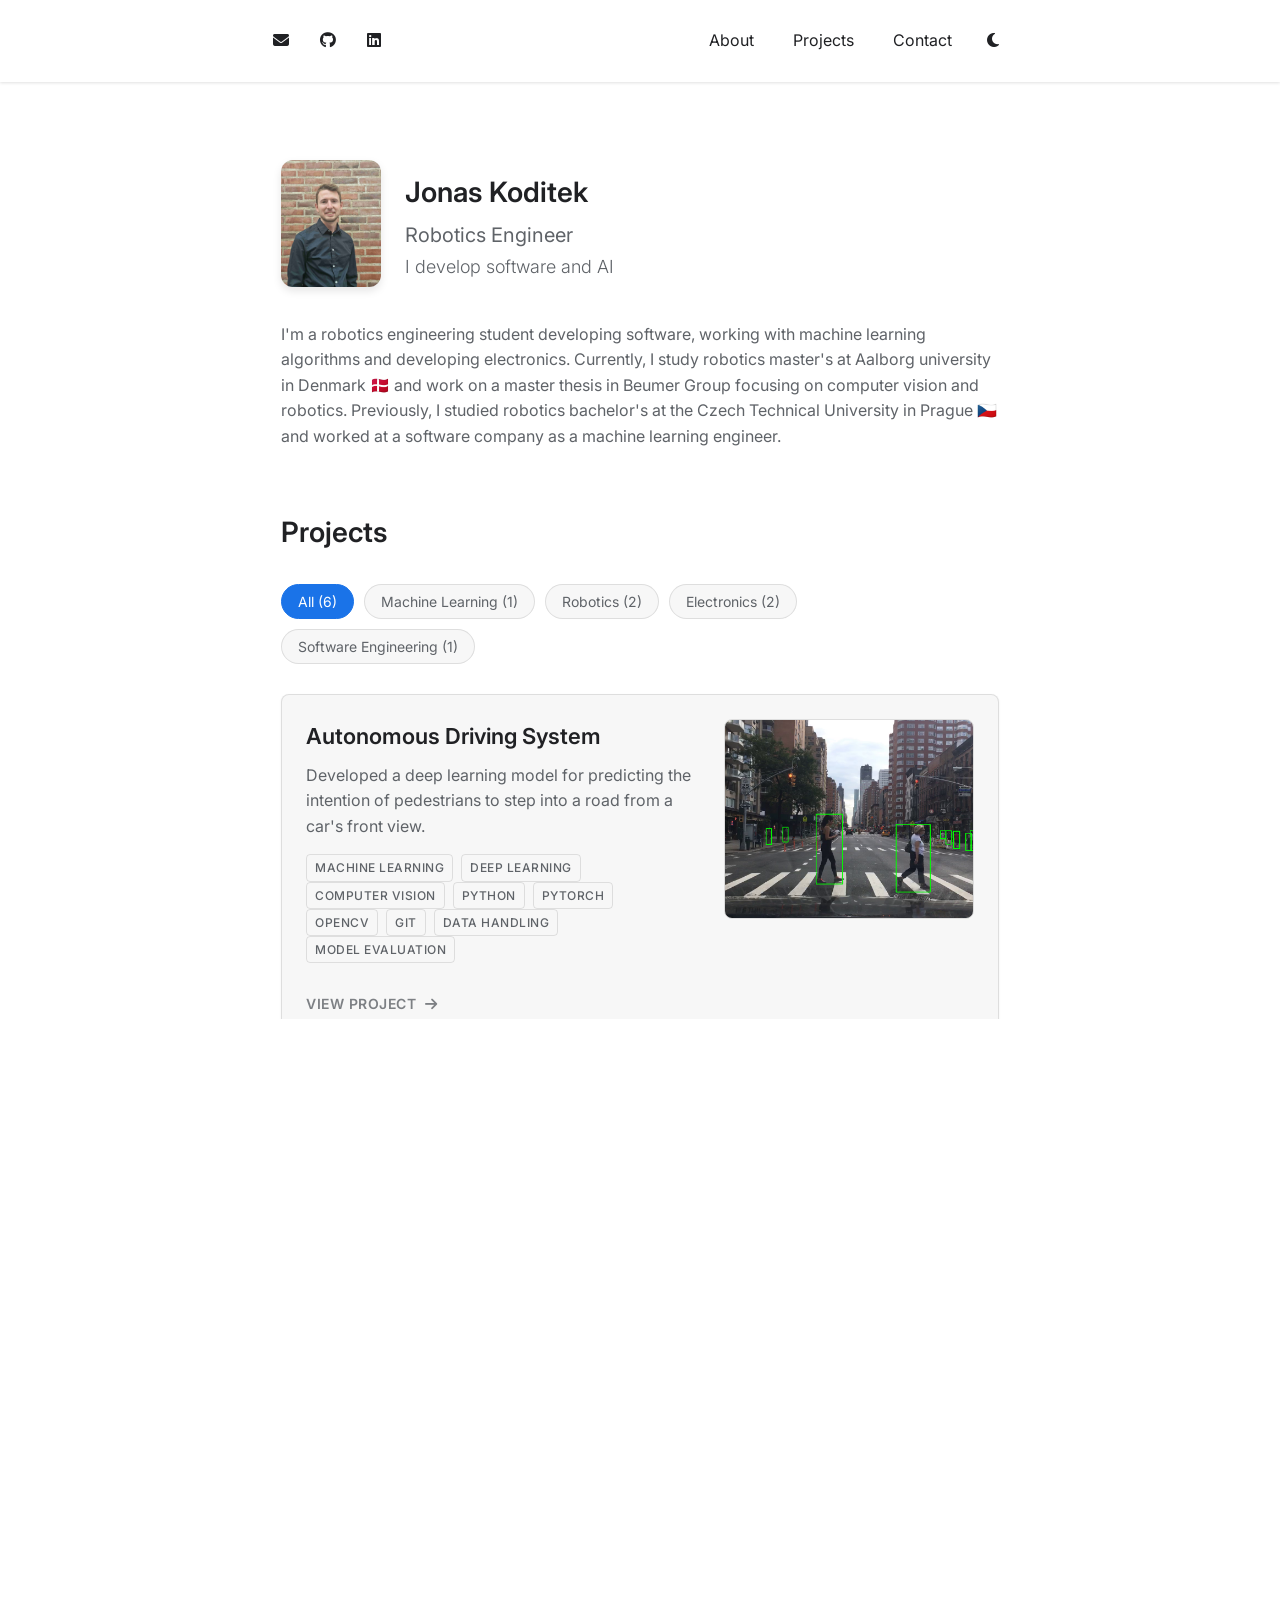
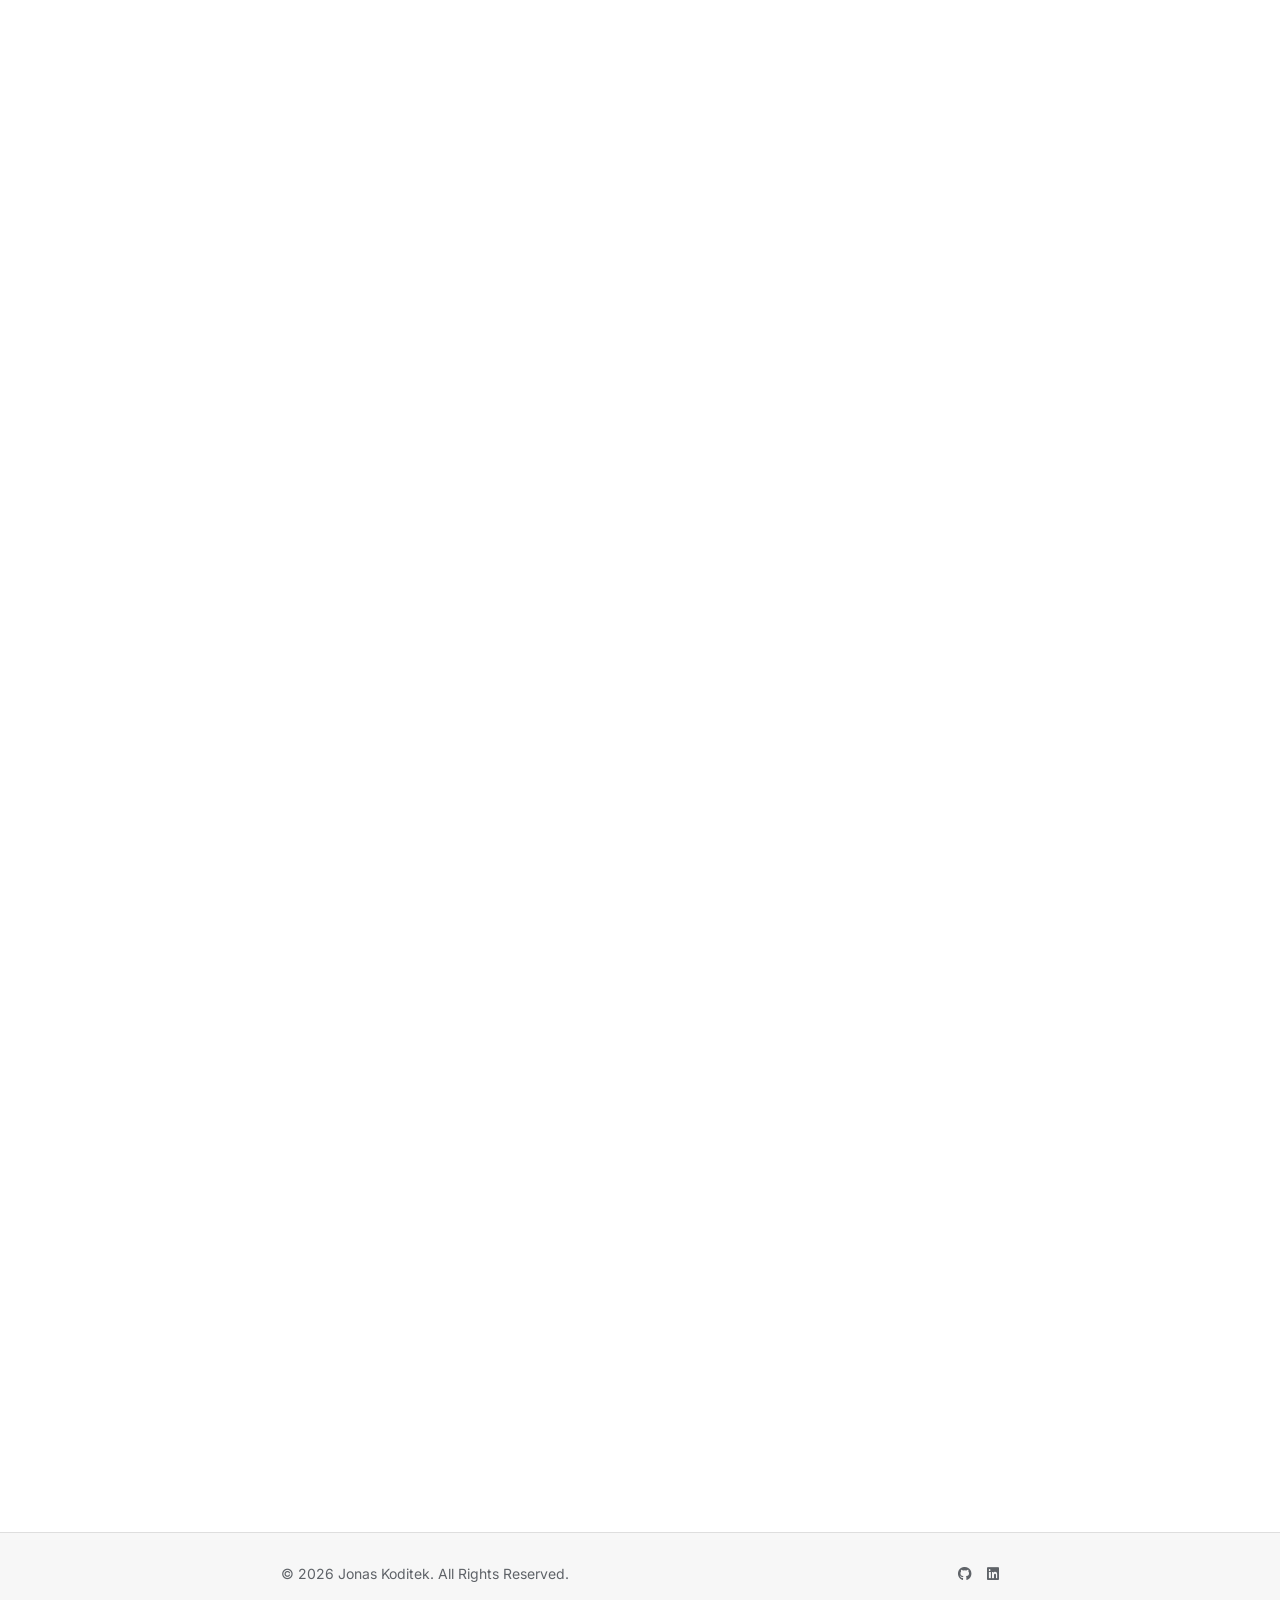
==== commit 1103d1d4: "added change" ====
--- a/index.html
+++ b/index.html
@@ -24,7 +24,7 @@
                     <a href="mailto:jonaskoditek@gmail.com" title="Email">
                         <i class="fa-solid fa-envelope"></i>
                     </a>
-                    <a href="https://github.com/jonaskoda" title="GitHub" target="_blank">
+                    <a href="https://github.com/jonaskoditek" title="GitHub" target="_blank">
                         <i class="fa-brands fa-github"></i>
                     </a>
                     <a href="https://www.linkedin.com/in/jonas-koditek" title="LinkedIn" target="_blank">
@@ -57,8 +57,7 @@
                     <p>I'm a robotics engineering student developing software, working with machine 
                         learning algorithms and developing electronics.
                         Currently, I study robotics master's at Aalborg university in Denmark 🇩🇰
-                        and work as a student assistant at the Human-Robot Interaction
-                        lab. Previously, I studied robotics bachelor's at the Czech Technical 
+                        and work on a master thesis in Beumer Group focusing on computer vision and robotics. Previously, I studied robotics bachelor's at the Czech Technical 
                         University in Prague 🇨🇿 and worked at a software company as a machine 
                         learning engineer. 
                     </p>
@@ -100,7 +99,7 @@
                     <div class="footer-util-right">
                         <!-- <a href="#" title="Privacy Policy" class="privacy-link">Privacy Policy</a> -->
                         <div class="footer-social-links">
-                            <a href="https://github.com/jonaskoda" title="GitHub" target="_blank">
+                            <a href="https://github.com/jonaskoditek" title="GitHub" target="_blank">
                                 <i class="fa-brands fa-github"></i>
                             </a>
                             <a href="https://www.linkedin.com/in/jonas-koditek" title="LinkedIn" target="_blank">
